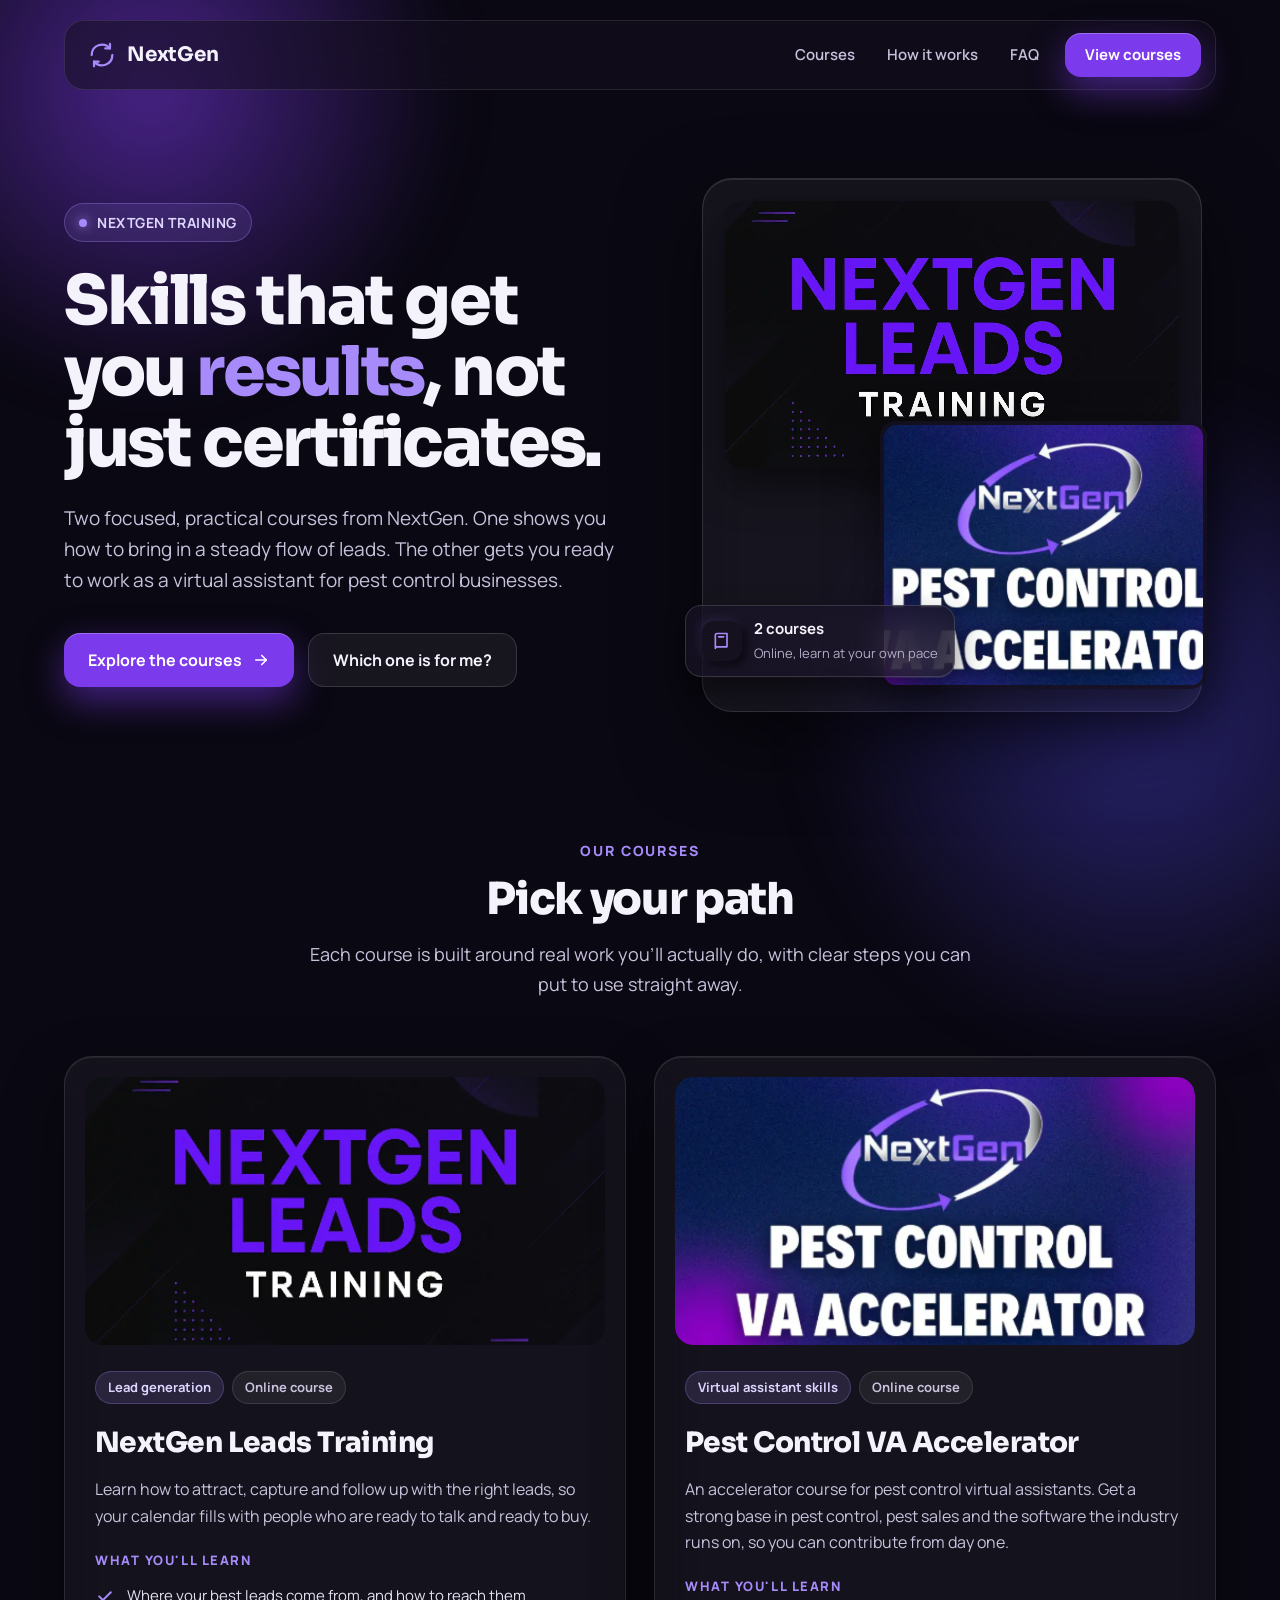
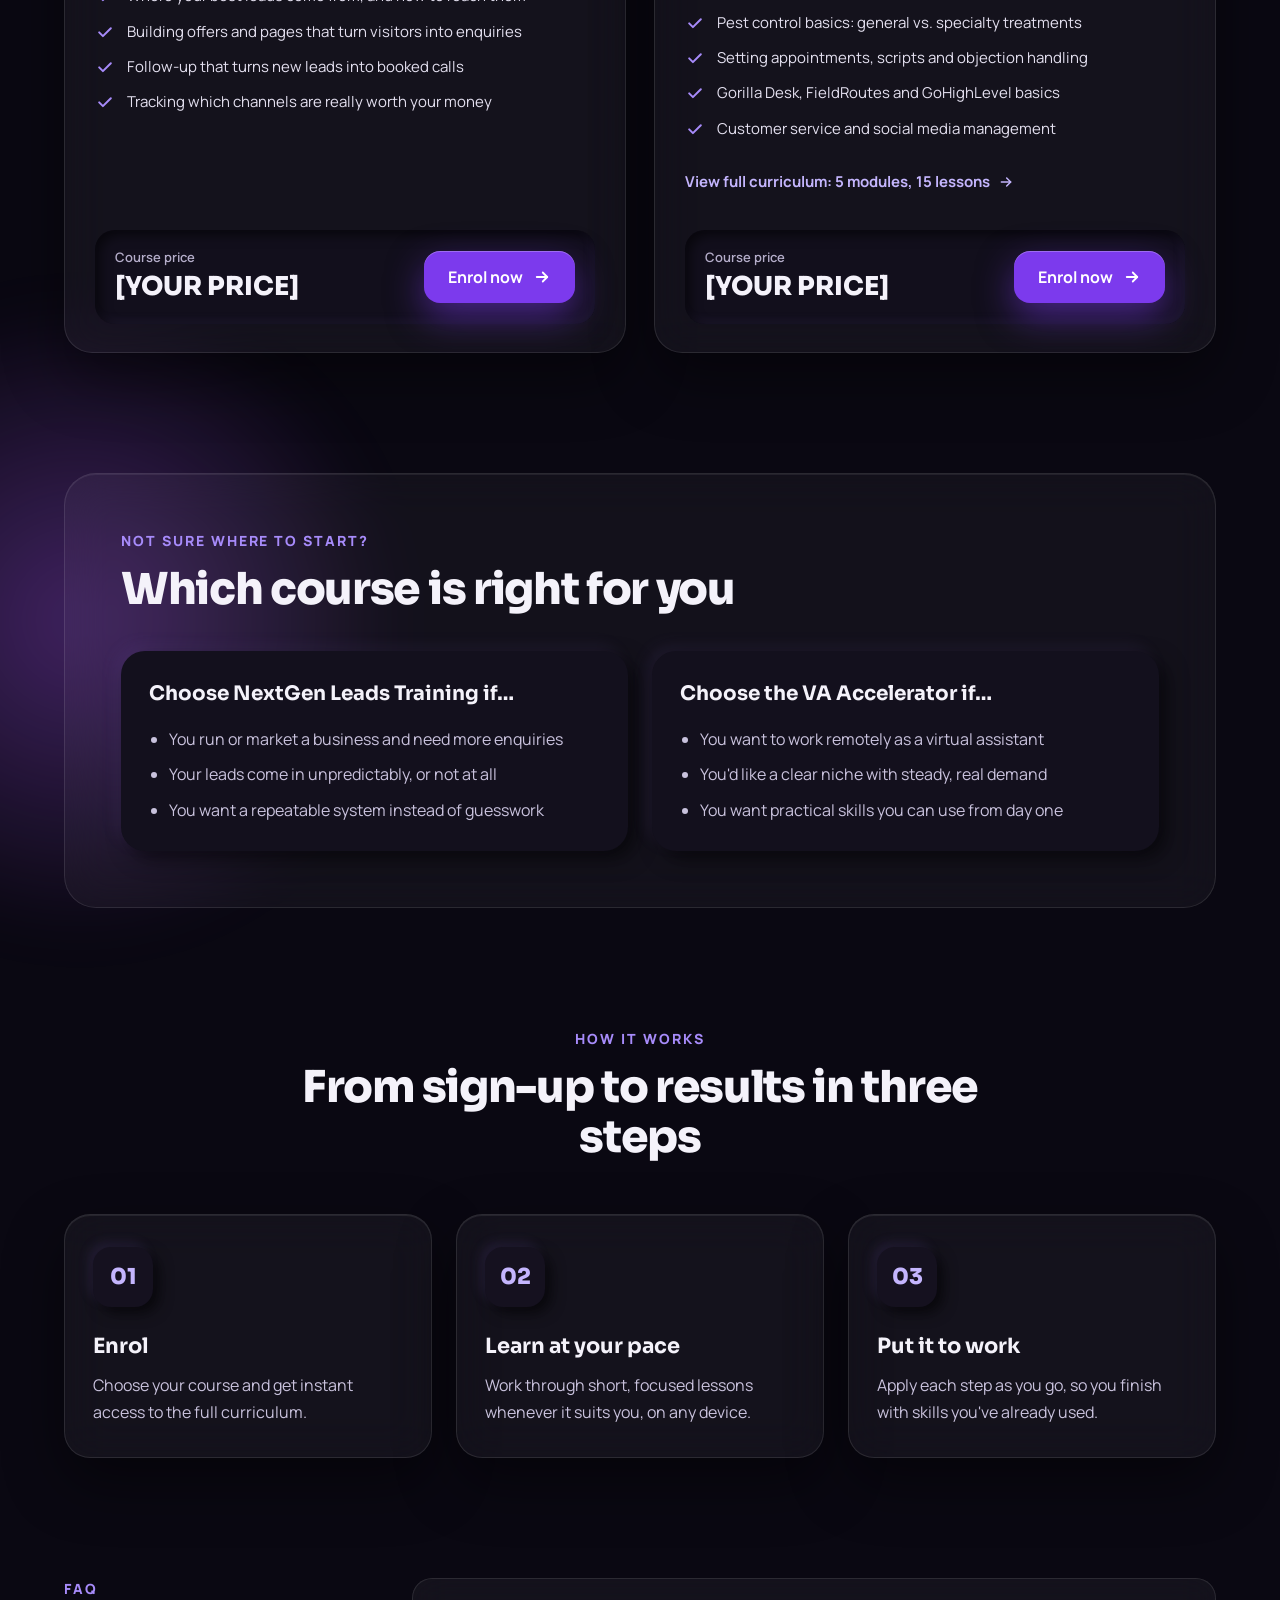
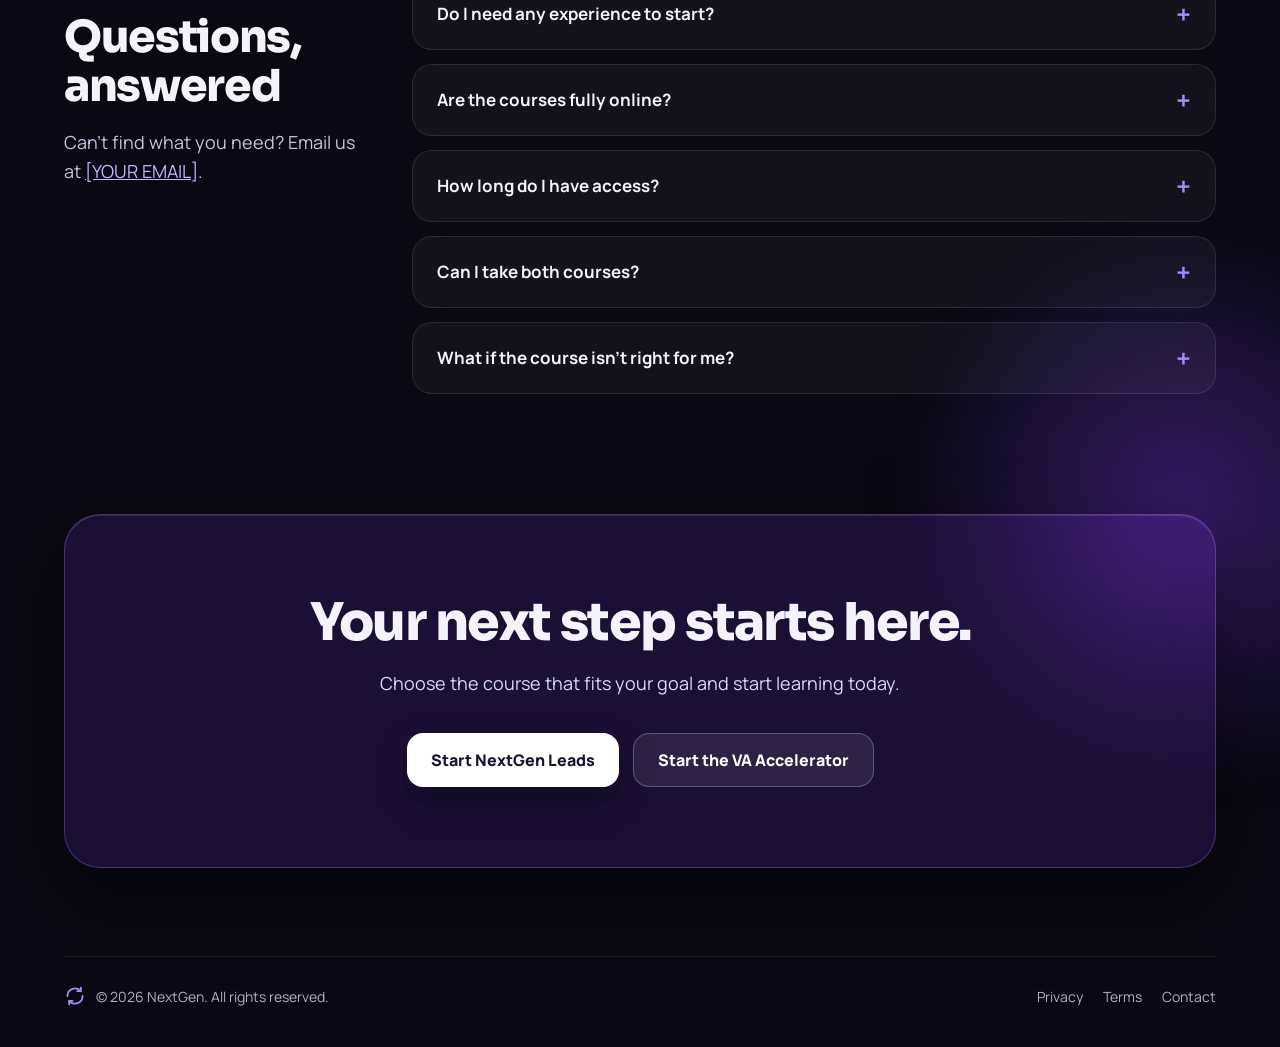
==== index.html @ 13c960de "Add files via upload" ====
<!doctype html>
<html lang="en">
<head>
  <meta charset="utf-8">
  <meta name="viewport" content="width=device-width, initial-scale=1">
  <title>NextGen Courses | Lead Generation &amp; Pest Control VA Training</title>
  <meta name="description" content="Two practical online courses from NextGen: NextGen Leads Training and the Pest Control VA Accelerator.">

  <!-- Social sharing -->
  <meta property="og:title" content="NextGen Courses">
  <meta property="og:description" content="Practical online courses: NextGen Leads Training and the Pest Control VA Accelerator.">
  <meta property="og:image" content="assets/nextgen-leads-training.png">
  <meta property="og:type" content="website">

  <!-- Fonts -->
  <link rel="preconnect" href="https://fonts.googleapis.com">
  <link rel="preconnect" href="https://fonts.gstatic.com" crossorigin>
  <link rel="stylesheet" href="https://fonts.googleapis.com/css2?family=Sora:wght@500;600;700;800&family=Manrope:wght@400;500;600;700;800&display=swap">

  <link rel="stylesheet" href="styles.css">
</head>
<body>

<div class="page">

  <!-- Ambient glows behind the glass -->
  <div class="glow glow--1" aria-hidden="true"></div>
  <div class="glow glow--2" aria-hidden="true"></div>
  <div class="glow glow--3" aria-hidden="true"></div>
  <div class="glow glow--4" aria-hidden="true"></div>

  <!-- ================= HEADER ================= -->
  <header class="site-header">
    <div class="container">
      <nav class="nav" aria-label="Main">
        <a href="#top" class="brand" aria-label="NextGen home">
          <svg aria-hidden="true" width="30" height="30" viewBox="0 0 32 32" fill="none" stroke="#A78BFA" stroke-width="2.4" stroke-linecap="round" stroke-linejoin="round"><path d="M27 16a11 11 0 0 1-19.5 7"/><path d="M5 16a11 11 0 0 1 19.5-7"/><path d="M24.5 4v5h-5"/><path d="M7.5 28v-5h5"/></svg>
          <span class="brand__name">NextGen</span>
        </a>
        <div class="nav__links">
          <a href="#courses" class="nav__link">Courses</a>
          <a href="#how" class="nav__link">How it works</a>
          <a href="#faq" class="nav__link">FAQ</a>
          <a href="#courses" class="btn btn--primary nav__cta">View courses</a>
        </div>
      </nav>
    </div>
  </header>

  <main>
    <div class="container">

      <!-- ================= HERO ================= -->
      <section id="top" class="hero">
        <div class="hero__copy reveal">
          <div class="badge"><span class="badge__dot" aria-hidden="true"></span>NextGen Training</div>
          <h1 class="hero__title">Skills that get you <span>results</span>, not just certificates.</h1>
          <p class="hero__text">Two focused, practical courses from NextGen. One shows you how to bring in a steady flow of leads. The other gets you ready to work as a virtual assistant for pest control businesses.</p>
          <div class="hero__actions">
            <a href="#courses" class="btn btn--primary">
              Explore the courses
              <svg aria-hidden="true" viewBox="0 0 24 24" fill="none" stroke="currentColor" stroke-width="2.2" stroke-linecap="round" stroke-linejoin="round"><path d="M5 12h14"/><path d="M13 6l6 6-6 6"/></svg>
            </a>
            <a href="#compare" class="btn btn--ghost">Which one is for me?</a>
          </div>
        </div>

        <div class="hero__visual reveal">
          <div class="showcase">
            <img class="showcase__main" src="assets/nextgen-leads-training.png" alt="NextGen Leads Training course cover" width="491" height="268">
            <div class="showcase__second-wrap">
              <img class="showcase__second" src="assets/pest-control-va-accelerator.png" alt="Pest Control VA Accelerator course cover" width="491" height="268">
            </div>
            <div class="showcase__chip">
              <div class="icon-tile">
                <svg aria-hidden="true" width="20" height="20" viewBox="0 0 24 24" fill="none" stroke="#A78BFA" stroke-width="2" stroke-linecap="round" stroke-linejoin="round"><path d="M4 19.5V5a2 2 0 0 1 2-2h12v16H6a2 2 0 0 0-2 2"/><path d="M8 7h6"/></svg>
              </div>
              <div>
                <strong>2 courses</strong>
                <small>Online, learn at your own pace</small>
              </div>
            </div>
          </div>
        </div>
      </section>

      <!-- ================= COURSES ================= -->
      <section id="courses" class="courses">
        <div class="section-head--center reveal">
          <div class="eyebrow">Our courses</div>
          <h2 class="section-title">Pick your path</h2>
          <p class="section-intro">Each course is built around real work you'll actually do, with clear steps you can put to use straight away.</p>
        </div>

        <div class="course-grid">

          <!-- Course 1: NextGen Leads Training -->
          <article class="course-card glass reveal" id="course-leads">
            <img class="course-card__img" src="assets/nextgen-leads-training.png" alt="NextGen Leads Training course cover" width="491" height="268" loading="lazy">
            <div class="course-card__body">
              <div class="tags">
                <span class="tag tag--accent">Lead generation</span>
                <span class="tag">Online course</span>
              </div>
              <h3 class="course-card__title">NextGen Leads Training</h3>
              <p class="course-card__desc">Learn how to attract, capture and follow up with the right leads, so your calendar fills with people who are ready to talk and ready to buy.</p>

              <div class="learn-label">What you'll learn</div>
              <ul class="checklist">
                <li><svg aria-hidden="true" viewBox="0 0 24 24" fill="none" stroke="#A78BFA" stroke-width="2.4" stroke-linecap="round" stroke-linejoin="round"><path d="M5 12.5l4.5 4.5L19 7.5"/></svg>Where your best leads come from, and how to reach them</li>
                <li><svg aria-hidden="true" viewBox="0 0 24 24" fill="none" stroke="#A78BFA" stroke-width="2.4" stroke-linecap="round" stroke-linejoin="round"><path d="M5 12.5l4.5 4.5L19 7.5"/></svg>Building offers and pages that turn visitors into enquiries</li>
                <li><svg aria-hidden="true" viewBox="0 0 24 24" fill="none" stroke="#A78BFA" stroke-width="2.4" stroke-linecap="round" stroke-linejoin="round"><path d="M5 12.5l4.5 4.5L19 7.5"/></svg>Follow-up that turns new leads into booked calls</li>
                <li><svg aria-hidden="true" viewBox="0 0 24 24" fill="none" stroke="#A78BFA" stroke-width="2.4" stroke-linecap="round" stroke-linejoin="round"><path d="M5 12.5l4.5 4.5L19 7.5"/></svg>Tracking which channels are really worth your money</li>
              </ul>

              <div class="course-card__spacer"></div>

              <div class="price-box">
                <div>
                  <div class="price-box__label">Course price</div>
                  <div class="price-box__value">[YOUR PRICE]</div>
                </div>
                <!-- TODO: replace # with your checkout link -->
                <a href="#" class="btn btn--primary">
                  Enrol now
                  <svg aria-hidden="true" viewBox="0 0 24 24" fill="none" stroke="currentColor" stroke-width="2.4" stroke-linecap="round" stroke-linejoin="round"><path d="M5 12h14"/><path d="M13 6l6 6-6 6"/></svg>
                </a>
              </div>
            </div>
          </article>

          <!-- Course 2: Pest Control VA Accelerator -->
          <article class="course-card glass reveal" id="course-va">
            <a href="course-pest-control.html" class="course-card__media" aria-label="View the Pest Control VA Accelerator course">
              <img class="course-card__img" src="assets/pest-control-va-accelerator.png" alt="Pest Control VA Accelerator course cover" width="491" height="268" loading="lazy">
            </a>
            <div class="course-card__body">
              <div class="tags">
                <span class="tag tag--accent">Virtual assistant skills</span>
                <span class="tag">Online course</span>
              </div>
              <h3 class="course-card__title"><a href="course-pest-control.html" class="course-card__title-link">Pest Control VA Accelerator</a></h3>
              <p class="course-card__desc">An accelerator course for pest control virtual assistants. Get a strong base in pest control, pest sales and the software the industry runs on, so you can contribute from day one.</p>

              <div class="learn-label">What you'll learn</div>
              <ul class="checklist">
                <li><svg aria-hidden="true" viewBox="0 0 24 24" fill="none" stroke="#A78BFA" stroke-width="2.4" stroke-linecap="round" stroke-linejoin="round"><path d="M5 12.5l4.5 4.5L19 7.5"/></svg>Pest control basics: general vs. specialty treatments</li>
                <li><svg aria-hidden="true" viewBox="0 0 24 24" fill="none" stroke="#A78BFA" stroke-width="2.4" stroke-linecap="round" stroke-linejoin="round"><path d="M5 12.5l4.5 4.5L19 7.5"/></svg>Setting appointments, scripts and objection handling</li>
                <li><svg aria-hidden="true" viewBox="0 0 24 24" fill="none" stroke="#A78BFA" stroke-width="2.4" stroke-linecap="round" stroke-linejoin="round"><path d="M5 12.5l4.5 4.5L19 7.5"/></svg>Gorilla Desk, FieldRoutes and GoHighLevel basics</li>
                <li><svg aria-hidden="true" viewBox="0 0 24 24" fill="none" stroke="#A78BFA" stroke-width="2.4" stroke-linecap="round" stroke-linejoin="round"><path d="M5 12.5l4.5 4.5L19 7.5"/></svg>Customer service and social media management</li>
              </ul>

              <a href="course-pest-control.html" class="view-course">
                View full curriculum: 5 modules, 15 lessons
                <svg aria-hidden="true" viewBox="0 0 24 24" fill="none" stroke="currentColor" stroke-width="2.2" stroke-linecap="round" stroke-linejoin="round"><path d="M5 12h14"/><path d="M13 6l6 6-6 6"/></svg>
              </a>

              <div class="course-card__spacer"></div>

              <div class="price-box">
                <div>
                  <div class="price-box__label">Course price</div>
                  <div class="price-box__value">[YOUR PRICE]</div>
                </div>
                <!-- TODO: replace # with your checkout link -->
                <a href="#" class="btn btn--primary">
                  Enrol now
                  <svg aria-hidden="true" viewBox="0 0 24 24" fill="none" stroke="currentColor" stroke-width="2.4" stroke-linecap="round" stroke-linejoin="round"><path d="M5 12h14"/><path d="M13 6l6 6-6 6"/></svg>
                </a>
              </div>
            </div>
          </article>

        </div>
      </section>

      <!-- ================= WHICH ONE ================= -->
      <section id="compare" class="compare">
        <div class="compare__panel reveal">
          <div style="max-width: 640px">
            <div class="eyebrow">Not sure where to start?</div>
            <h2 class="section-title">Which course is right for you</h2>
          </div>
          <div class="compare__grid">
            <div class="compare__card neu">
              <h3>Choose NextGen Leads Training if…</h3>
              <ul>
                <li>You run or market a business and need more enquiries</li>
                <li>Your leads come in unpredictably, or not at all</li>
                <li>You want a repeatable system instead of guesswork</li>
              </ul>
            </div>
            <div class="compare__card neu">
              <h3>Choose the VA Accelerator if…</h3>
              <ul>
                <li>You want to work remotely as a virtual assistant</li>
                <li>You'd like a clear niche with steady, real demand</li>
                <li>You want practical skills you can use from day one</li>
              </ul>
            </div>
          </div>
        </div>
      </section>

      <!-- ================= HOW IT WORKS ================= -->
      <section id="how" class="steps">
        <div class="section-head--center reveal">
          <div class="eyebrow">How it works</div>
          <h2 class="section-title">From sign-up to results in three steps</h2>
        </div>
        <div class="steps__grid">
          <div class="step glass reveal">
            <div class="step__num">01</div>
            <h3>Enrol</h3>
            <p>Choose your course and get instant access to the full curriculum.</p>
          </div>
          <div class="step glass reveal">
            <div class="step__num">02</div>
            <h3>Learn at your pace</h3>
            <p>Work through short, focused lessons whenever it suits you, on any device.</p>
          </div>
          <div class="step glass reveal">
            <div class="step__num">03</div>
            <h3>Put it to work</h3>
            <p>Apply each step as you go, so you finish with skills you've already used.</p>
          </div>
        </div>
      </section>

      <!-- ================= FAQ ================= -->
      <section id="faq" class="faq">
        <div class="faq__layout">
          <div class="faq__intro reveal">
            <div class="eyebrow">FAQ</div>
            <h2 class="section-title">Questions, answered</h2>
            <p class="section-intro">Can't find what you need? Email us at <a href="mailto:[YOUR EMAIL]">[YOUR EMAIL]</a>.</p>
          </div>
          <div class="faq__list reveal">
            <details class="faq__item">
              <summary>Do I need any experience to start?<span class="faq__icon" aria-hidden="true">+</span></summary>
              <p>No. Both courses start from the basics and build step by step.</p>
            </details>
            <details class="faq__item">
              <summary>Are the courses fully online?<span class="faq__icon" aria-hidden="true">+</span></summary>
              <p>Yes. You can study from anywhere, on your phone, tablet or computer.</p>
            </details>
            <details class="faq__item">
              <summary>How long do I have access?<span class="faq__icon" aria-hidden="true">+</span></summary>
              <p>[YOUR ACCESS PERIOD, e.g. lifetime access, including future updates.]</p>
            </details>
            <details class="faq__item">
              <summary>Can I take both courses?<span class="faq__icon" aria-hidden="true">+</span></summary>
              <p>Absolutely. Each course stands on its own, so you can take them in any order.</p>
            </details>
            <details class="faq__item">
              <summary>What if the course isn't right for me?<span class="faq__icon" aria-hidden="true">+</span></summary>
              <p>[YOUR REFUND POLICY]</p>
            </details>
          </div>
        </div>
      </section>

      <!-- ================= FINAL CTA ================= -->
      <section class="cta">
        <div class="cta__panel reveal">
          <h2 class="cta__title">Your next step starts here.</h2>
          <p class="cta__text">Choose the course that fits your goal and start learning today.</p>
          <div class="cta__actions">
            <a href="#course-leads" class="btn btn--white">Start NextGen Leads</a>
            <a href="#course-va" class="btn btn--outline-light">Start the VA Accelerator</a>
          </div>
        </div>
      </section>

    </div>
  </main>

  <!-- ================= FOOTER ================= -->
  <div class="container">
    <footer class="footer">
      <div class="footer__brand">
        <svg aria-hidden="true" width="22" height="22" viewBox="0 0 32 32" fill="none" stroke="#A78BFA" stroke-width="2.6" stroke-linecap="round" stroke-linejoin="round"><path d="M27 16a11 11 0 0 1-19.5 7"/><path d="M5 16a11 11 0 0 1 19.5-7"/><path d="M24.5 4v5h-5"/><path d="M7.5 28v-5h5"/></svg>
        <span>© <span id="year">2026</span> NextGen. All rights reserved.</span>
      </div>
      <div class="footer__links">
        <a href="#">Privacy</a>
        <a href="#">Terms</a>
        <a href="mailto:[YOUR EMAIL]">Contact</a>
      </div>
    </footer>
  </div>

</div>

<script>
  // Fade sections in as they scroll into view
  (function () {
    var items = document.querySelectorAll('.reveal');
    if (!('IntersectionObserver' in window)) {
      items.forEach(function (el) { el.classList.add('is-visible'); });
      return;
    }
    var io = new IntersectionObserver(function (entries) {
      entries.forEach(function (entry) {
        if (entry.isIntersecting) {
          entry.target.classList.add('is-visible');
          io.unobserve(entry.target);
        }
      });
    }, { threshold: 0.12 });
    items.forEach(function (el) { io.observe(el); });
  })();

  // Keep the footer year current
  document.getElementById('year').textContent = new Date().getFullYear();
</script>

</body>
</html>
---- styles.css ----
/* =========================================================
   NextGen Courses — Landing Page
   Dark glassmorphism + soft neumorphic accents
   ========================================================= */

:root {
  --bg: #0A0812;
  --surface-neu: #13101D;
  --surface-neu-2: #15111F;
  --text: #F4F2FA;
  --text-soft: #E4E0F0;
  --muted: #C9C2DD;
  --muted-2: #B4ADC9;
  --accent: #7C3AED;
  --accent-light: #A78BFA;
  --accent-pale: #DDD6FE;

  --glass-bg: rgba(255, 255, 255, 0.045);
  --glass-border: rgba(255, 255, 255, 0.10);
  --glass-blur: blur(22px);
  --glass-shadow: 0 24px 60px rgba(0, 0, 0, 0.45), inset 0 1px 0 rgba(255, 255, 255, 0.08);

  --neu-raised: 6px 6px 14px rgba(0, 0, 0, 0.6), -5px -5px 12px rgba(140, 110, 220, 0.12);
  --neu-pressed: inset 5px 5px 12px rgba(0, 0, 0, 0.55), inset -4px -4px 10px rgba(140, 110, 220, 0.08);

  --font-display: 'Sora', system-ui, sans-serif;
  --font-body: 'Manrope', system-ui, sans-serif;
  --container: 1200px;
}

*, *::before, *::after { box-sizing: border-box; }

html { scroll-behavior: smooth; }

body {
  margin: 0;
  background: var(--bg);
  color: var(--text);
  font-family: var(--font-body);
  line-height: 1.5;
  -webkit-font-smoothing: antialiased;
  overflow-x: hidden;
}

img { display: block; max-width: 100%; }

a { color: #C4B5FD; }
a:hover { color: #EDE9FE; }

:focus-visible {
  outline: 2px solid var(--accent-light);
  outline-offset: 3px;
  border-radius: 8px;
}

.container {
  position: relative;
  max-width: var(--container);
  margin: 0 auto;
  padding: 0 24px;
}

/* ---------- Ambient glows ---------- */
.page { position: relative; overflow: hidden; min-height: 100vh; }

.glow {
  position: absolute;
  border-radius: 50%;
  filter: blur(30px);
  pointer-events: none;
  z-index: 0;
}
.glow--1 { top: -220px; left: -160px; width: 620px; height: 620px; background: radial-gradient(circle, rgba(124,58,237,.55), rgba(124,58,237,0) 70%); }
.glow--2 { top: 380px; right: -200px; width: 680px; height: 680px; background: radial-gradient(circle, rgba(79,70,229,.45), rgba(79,70,229,0) 70%); }
.glow--3 { top: 1900px; left: -240px; width: 640px; height: 640px; background: radial-gradient(circle, rgba(168,85,247,.35), rgba(168,85,247,0) 70%); }
.glow--4 { bottom: 260px; right: -180px; width: 560px; height: 560px; background: radial-gradient(circle, rgba(124,58,237,.40), rgba(124,58,237,0) 70%); }

/* ---------- Reusable surfaces ---------- */
.glass {
  background: var(--glass-bg);
  border: 1px solid var(--glass-border);
  backdrop-filter: var(--glass-blur);
  -webkit-backdrop-filter: var(--glass-blur);
  box-shadow: var(--glass-shadow);
}

.neu {
  background: var(--surface-neu);
  box-shadow: 8px 8px 20px rgba(0,0,0,.55), -6px -6px 16px rgba(140,110,220,.09);
}

/* ---------- Buttons ---------- */
.btn {
  display: inline-flex;
  align-items: center;
  justify-content: center;
  gap: 10px;
  min-height: 48px;
  padding: 14px 24px;
  border-radius: 16px;
  font-weight: 700;
  font-size: 16px;
  text-decoration: none;
  transition: transform .2s ease, box-shadow .2s ease, background .2s ease;
}
.btn:hover { transform: translateY(-2px); }

.btn--primary {
  background: var(--accent);
  color: #fff;
  box-shadow: 0 14px 36px rgba(124,58,237,.5), inset 0 1px 0 rgba(255,255,255,.25);
}
.btn--primary:hover { color: #fff; box-shadow: 0 18px 44px rgba(124,58,237,.65), inset 0 1px 0 rgba(255,255,255,.25); }

.btn--ghost {
  background: rgba(255,255,255,.06);
  border: 1px solid rgba(255,255,255,.14);
  color: var(--text);
  backdrop-filter: blur(16px);
  -webkit-backdrop-filter: blur(16px);
}
.btn--ghost:hover { color: var(--text); background: rgba(255,255,255,.10); }

.btn--white { background: #fff; color: #1E1033; font-weight: 800; box-shadow: 0 14px 34px rgba(0,0,0,.35); }
.btn--white:hover { color: #1E1033; }

.btn--outline-light { background: rgba(255,255,255,.08); border: 1px solid rgba(255,255,255,.25); color: #fff; font-weight: 800; }
.btn--outline-light:hover { color: #fff; background: rgba(255,255,255,.14); }

.btn svg { width: 18px; height: 18px; }

/* ---------- Header / Nav ---------- */
.site-header {
  position: sticky;
  top: 0;
  z-index: 50;
  padding-top: 20px;
}

.nav {
  display: flex;
  align-items: center;
  justify-content: space-between;
  gap: 16px;
  padding: 12px 14px 12px 22px;
  border-radius: 20px;
  background: rgba(20, 16, 32, 0.55);
  border: 1px solid var(--glass-border);
  backdrop-filter: blur(20px);
  -webkit-backdrop-filter: blur(20px);
}

.brand {
  display: flex;
  align-items: center;
  gap: 10px;
  color: var(--text);
  text-decoration: none;
}
.brand:hover { color: var(--text); }
.brand__name { font-family: var(--font-display); font-weight: 700; font-size: 20px; letter-spacing: -0.01em; }

.nav__links { display: flex; align-items: center; gap: 4px; }
.nav__link {
  padding: 10px 14px;
  color: var(--muted);
  text-decoration: none;
  font-weight: 600;
  font-size: 15px;
  border-radius: 12px;
}
.nav__link:hover { color: var(--text); background: rgba(255,255,255,.05); }
.nav__cta { margin-left: 8px; min-height: 44px; padding: 10px 20px; font-size: 15px; }

/* ---------- Section headings ---------- */
section { position: relative; z-index: 1; }

.eyebrow {
  font-size: 14px;
  font-weight: 800;
  letter-spacing: .14em;
  text-transform: uppercase;
  color: var(--accent-light);
}

.section-title {
  margin: 14px 0 0;
  font-family: var(--font-display);
  font-weight: 800;
  font-size: clamp(30px, 4vw, 44px);
  line-height: 1.12;
  letter-spacing: -0.03em;
}

.section-intro {
  margin: 16px 0 0;
  font-size: 18px;
  line-height: 1.65;
  color: var(--muted);
}

.section-head--center { text-align: center; max-width: 680px; margin: 0 auto; }

/* ---------- Hero ---------- */
.hero {
  display: flex;
  flex-wrap: wrap;
  align-items: center;
  gap: 56px;
  padding: 88px 0 104px;
}

.hero__copy { flex: 1 1 480px; min-width: 0; }

.badge {
  display: inline-flex;
  align-items: center;
  gap: 10px;
  padding: 8px 14px;
  border-radius: 999px;
  background: rgba(167,139,250,.12);
  border: 1px solid rgba(167,139,250,.30);
  font-size: 14px;
  font-weight: 700;
  color: var(--accent-pale);
  letter-spacing: .04em;
  text-transform: uppercase;
}
.badge__dot { width: 8px; height: 8px; border-radius: 50%; background: var(--accent-light); box-shadow: 0 0 12px var(--accent-light); }

.hero__title {
  margin: 24px 0 0;
  font-family: var(--font-display);
  font-weight: 800;
  font-size: clamp(40px, 6vw, 68px);
  line-height: 1.04;
  letter-spacing: -0.035em;
}
.hero__title span { color: var(--accent-light); }

.hero__text { margin: 24px 0 0; max-width: 560px; font-size: 19px; line-height: 1.65; color: var(--muted); }

.hero__actions { display: flex; flex-wrap: wrap; gap: 14px; margin-top: 36px; }

.hero__visual { flex: 1 1 440px; min-width: 0; display: flex; justify-content: center; }

.showcase {
  position: relative;
  width: 100%;
  max-width: 500px;
  padding: 22px;
  border-radius: 30px;
  background: rgba(255,255,255,.05);
  border: 1px solid rgba(255,255,255,.12);
  backdrop-filter: blur(24px);
  -webkit-backdrop-filter: blur(24px);
  box-shadow: 0 30px 80px rgba(0,0,0,.5), inset 0 1px 0 rgba(255,255,255,.10);
}
.showcase__main {
  width: 100%;
  aspect-ratio: 16 / 9;
  object-fit: cover;
  border-radius: 18px;
  box-shadow: 0 16px 40px rgba(0,0,0,.5);
}
.showcase__second-wrap { display: flex; justify-content: flex-end; margin-top: -48px; }
.showcase__second {
  width: 72%;
  aspect-ratio: 16 / 9;
  object-fit: cover;
  border-radius: 16px;
  border: 4px solid rgba(20,16,32,.9);
  box-shadow: 0 20px 50px rgba(0,0,0,.6);
  transform: translateX(28px);
}

.showcase__chip {
  position: absolute;
  left: -18px;
  bottom: 34px;
  display: flex;
  align-items: center;
  gap: 12px;
  padding: 12px 16px;
  border-radius: 16px;
  background: rgba(24,19,38,.75);
  border: 1px solid rgba(255,255,255,.14);
  backdrop-filter: blur(18px);
  -webkit-backdrop-filter: blur(18px);
  box-shadow: 0 14px 30px rgba(0,0,0,.45);
}
.showcase__chip strong { display: block; font-size: 15px; }
.showcase__chip small { font-size: 13px; color: var(--muted-2); }

.icon-tile {
  width: 40px;
  height: 40px;
  border-radius: 12px;
  display: flex;
  align-items: center;
  justify-content: center;
  background: var(--surface-neu-2);
  box-shadow: 4px 4px 10px rgba(0,0,0,.6), -3px -3px 8px rgba(140,110,220,.14);
}

/* ---------- Courses ---------- */
.courses { padding: 24px 0 96px; }

.course-grid {
  display: grid;
  grid-template-columns: repeat(auto-fit, minmax(min(100%, 460px), 1fr));
  gap: 28px;
  margin-top: 56px;
}

.course-card {
  display: flex;
  flex-direction: column;
  padding: 20px;
  border-radius: 28px;
  transition: transform .3s ease, border-color .3s ease;
}
.course-card:hover { transform: translateY(-6px); border-color: rgba(167,139,250,.35); }

.course-card__img { width: 100%; aspect-ratio: 16 / 9; object-fit: cover; border-radius: 18px; }

.course-card__body { display: flex; flex-direction: column; flex-grow: 1; padding: 26px 10px 8px; }

.tags { display: flex; flex-wrap: wrap; gap: 8px; }
.tag {
  padding: 6px 12px;
  border-radius: 999px;
  font-size: 13px;
  font-weight: 700;
  background: rgba(255,255,255,.06);
  border: 1px solid rgba(255,255,255,.12);
  color: var(--muted);
}
.tag--accent { background: rgba(167,139,250,.14); border-color: rgba(167,139,250,.28); color: var(--accent-pale); }

.course-card__title {
  margin: 18px 0 0;
  font-family: var(--font-display);
  font-weight: 800;
  font-size: 28px;
  letter-spacing: -0.02em;
}
.course-card__desc { margin: 12px 0 0; font-size: 16px; line-height: 1.65; color: var(--muted); }

.learn-label {
  margin-top: 22px;
  font-size: 13px;
  font-weight: 800;
  letter-spacing: .12em;
  text-transform: uppercase;
  color: var(--accent-light);
}

.checklist { list-style: none; margin: 14px 0 0; padding: 0; display: flex; flex-direction: column; gap: 12px; }
.checklist li { display: flex; gap: 12px; align-items: flex-start; font-size: 15px; line-height: 1.55; color: var(--text-soft); }
.checklist svg { flex-shrink: 0; width: 20px; height: 20px; margin-top: 2px; }

.course-card__spacer { flex-grow: 1; min-height: 26px; }

.price-box {
  display: flex;
  flex-wrap: wrap;
  align-items: center;
  justify-content: space-between;
  gap: 16px;
  padding: 18px 20px;
  border-radius: 20px;
  background: #120F1C;
  box-shadow: var(--neu-pressed);
}
.price-box__label { font-size: 13px; color: var(--muted-2); font-weight: 600; }
.price-box__value { font-family: var(--font-display); font-weight: 800; font-size: 26px; }

/* ---------- Compare ---------- */
.compare { padding: 24px 0 96px; }
.compare__panel {
  padding: clamp(28px, 5vw, 56px);
  border-radius: 32px;
  background: rgba(255,255,255,.04);
  border: 1px solid var(--glass-border);
  backdrop-filter: var(--glass-blur);
  -webkit-backdrop-filter: var(--glass-blur);
  box-shadow: inset 0 1px 0 rgba(255,255,255,.07);
}
.compare__grid {
  display: grid;
  grid-template-columns: repeat(auto-fit, minmax(min(100%, 340px), 1fr));
  gap: 24px;
  margin-top: 36px;
}
.compare__card { padding: 28px; border-radius: 24px; }
.compare__card h3 { margin: 0; font-family: var(--font-display); font-weight: 700; font-size: 20px; }
.compare__card ul { margin: 18px 0 0; padding-left: 20px; display: flex; flex-direction: column; gap: 10px; font-size: 16px; line-height: 1.6; color: var(--muted); }

/* ---------- Steps ---------- */
.steps { padding: 24px 0 96px; }
.steps__grid {
  display: grid;
  grid-template-columns: repeat(auto-fit, minmax(min(100%, 280px), 1fr));
  gap: 24px;
  margin-top: 52px;
}
.step { padding: 32px 28px; border-radius: 26px; }
.step__num {
  width: 60px;
  height: 60px;
  border-radius: 18px;
  display: flex;
  align-items: center;
  justify-content: center;
  background: var(--surface-neu-2);
  box-shadow: var(--neu-raised);
  font-family: var(--font-display);
  font-weight: 800;
  font-size: 22px;
  color: #C4B5FD;
}
.step h3 { margin: 24px 0 0; font-family: var(--font-display); font-weight: 700; font-size: 21px; }
.step p { margin: 10px 0 0; font-size: 16px; line-height: 1.65; color: var(--muted); }

/* ---------- FAQ ---------- */
.faq { padding: 24px 0 96px; }
.faq__layout { display: flex; flex-wrap: wrap; gap: 48px; }
.faq__intro { flex: 1 1 300px; min-width: 0; }
.faq__list { flex: 999 1 520px; min-width: 0; display: flex; flex-direction: column; gap: 14px; }

.faq__item {
  border-radius: 20px;
  background: var(--glass-bg);
  border: 1px solid var(--glass-border);
  backdrop-filter: blur(18px);
  -webkit-backdrop-filter: blur(18px);
  transition: border-color .2s ease;
}
.faq__item[open] { border-color: rgba(167,139,250,.35); }

.faq__item summary {
  list-style: none;
  cursor: pointer;
  display: flex;
  align-items: center;
  justify-content: space-between;
  gap: 16px;
  padding: 22px 24px;
  font-weight: 700;
  font-size: 17px;
}
.faq__item summary::-webkit-details-marker { display: none; }

.faq__icon { flex-shrink: 0; font-size: 26px; line-height: 1; color: var(--accent-light); transition: transform .2s ease; }
.faq__item[open] .faq__icon { transform: rotate(45deg); }

.faq__item p { margin: 0; padding: 0 24px 22px; font-size: 16px; line-height: 1.65; color: var(--muted); }

/* ---------- Final CTA ---------- */
.cta { padding: 24px 0 88px; }
.cta__panel {
  text-align: center;
  padding: clamp(40px, 7vw, 80px) clamp(24px, 5vw, 64px);
  border-radius: 36px;
  background: rgba(124,58,237,.16);
  border: 1px solid rgba(167,139,250,.30);
  backdrop-filter: blur(24px);
  -webkit-backdrop-filter: blur(24px);
  box-shadow: 0 30px 80px rgba(0,0,0,.45), inset 0 1px 0 rgba(255,255,255,.12);
}
.cta__title {
  margin: 0 auto;
  max-width: 720px;
  font-family: var(--font-display);
  font-weight: 800;
  font-size: clamp(32px, 4.6vw, 52px);
  line-height: 1.08;
  letter-spacing: -0.03em;
}
.cta__text { margin: 18px auto 0; max-width: 560px; font-size: 18px; line-height: 1.65; color: var(--accent-pale); }
.cta__actions { display: flex; flex-wrap: wrap; justify-content: center; gap: 14px; margin-top: 34px; }

/* ---------- Footer ---------- */
.footer {
  position: relative;
  z-index: 1;
  display: flex;
  flex-wrap: wrap;
  align-items: center;
  justify-content: space-between;
  gap: 16px;
  padding: 28px 0 40px;
  border-top: 1px solid rgba(255,255,255,.08);
  font-size: 14px;
  color: var(--muted-2);
}
.footer__brand { display: flex; align-items: center; gap: 10px; }
.footer__links { display: flex; flex-wrap: wrap; gap: 20px; }
.footer__links a { color: var(--muted-2); text-decoration: none; }
.footer__links a:hover { color: var(--text); }

/* ---------- Scroll reveal ---------- */
.reveal { opacity: 0; transform: translateY(24px); transition: opacity .7s ease, transform .7s ease; }
.reveal.is-visible { opacity: 1; transform: none; }

/* ---------- Responsive ---------- */
@media (max-width: 760px) {
  .nav__link { display: none; }
  .nav__cta { margin-left: 0; }
  .hero { padding: 56px 0 72px; gap: 40px; }
  .hero__text { font-size: 17px; }
  .showcase__chip { left: 10px; bottom: 14px; }
  .showcase__second { transform: none; }
  .course-card__title { font-size: 24px; }
  .price-box .btn { width: 100%; }
}

@media (prefers-reduced-motion: reduce) {
  html { scroll-behavior: auto; }
  .reveal { opacity: 1; transform: none; transition: none; }
  .btn, .course-card, .faq__icon { transition: none; }
}

/* Links from course cards to course pages */
.course-card__media { display: block; border-radius: 18px; overflow: hidden; }
.course-card__media .course-card__img { transition: transform .4s ease; }
.course-card__media:hover .course-card__img { transform: scale(1.03); }
.course-card__title-link { color: inherit; text-decoration: none; }
.course-card__title-link:hover { color: var(--accent-light); }
.view-course {
  display: inline-flex; align-items: center; gap: 8px;
  margin-top: 20px; min-height: 44px;
  font-weight: 700; font-size: 15px; color: #C4B5FD; text-decoration: none;
}
.view-course svg { width: 16px; height: 16px; transition: transform .2s ease; }
.view-course:hover svg { transform: translateX(3px); }
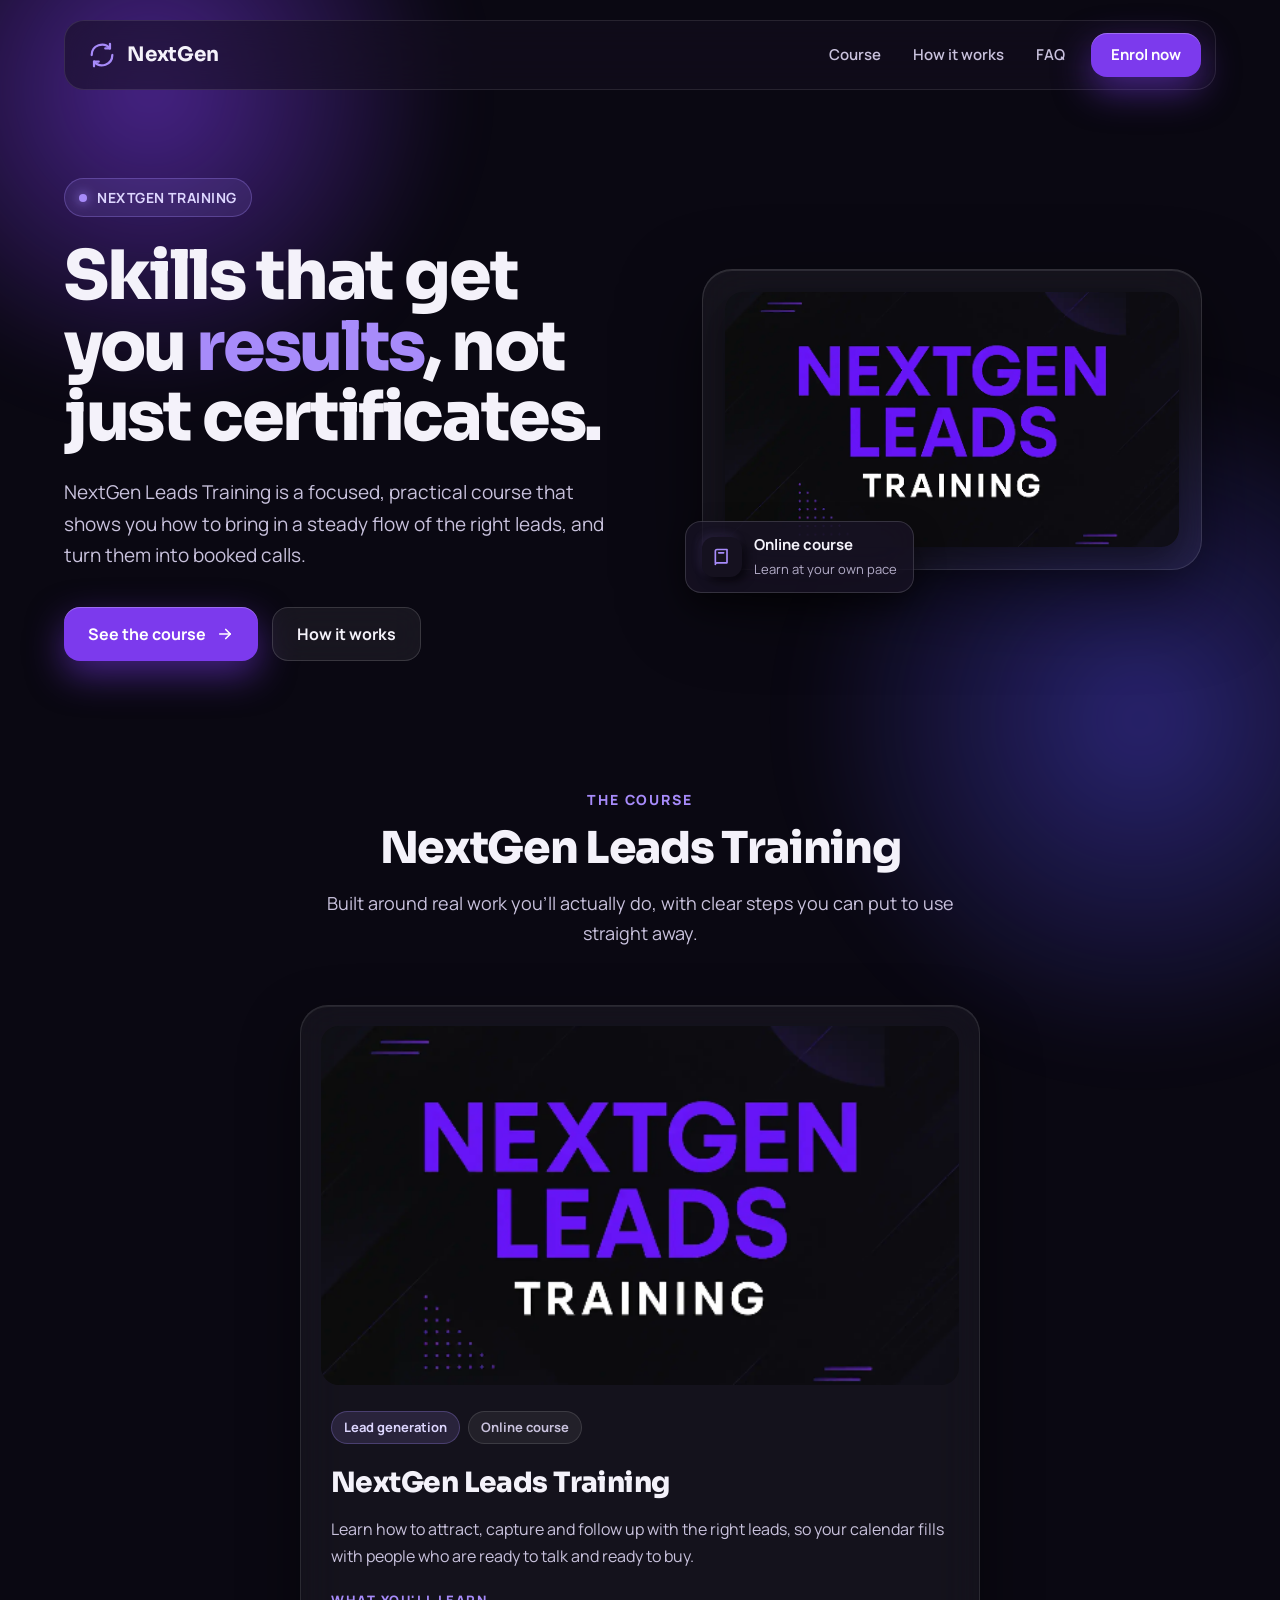
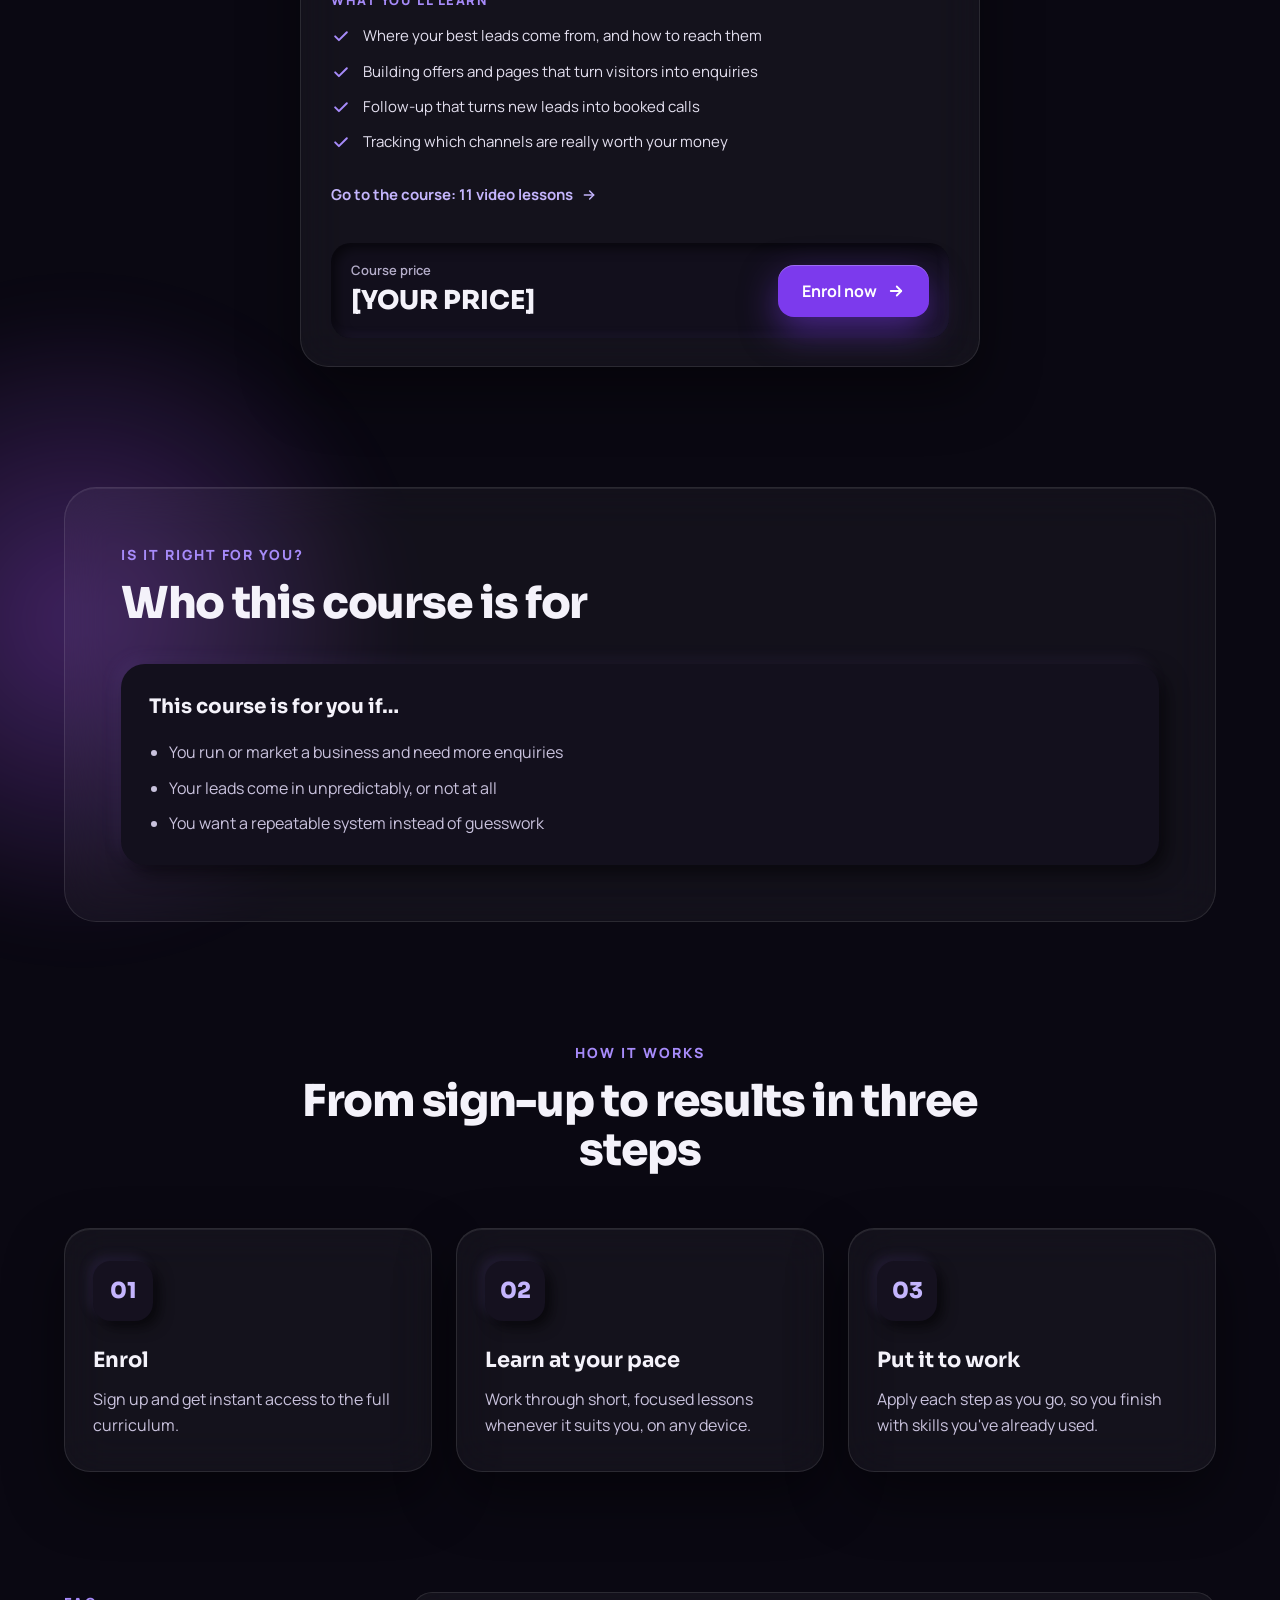
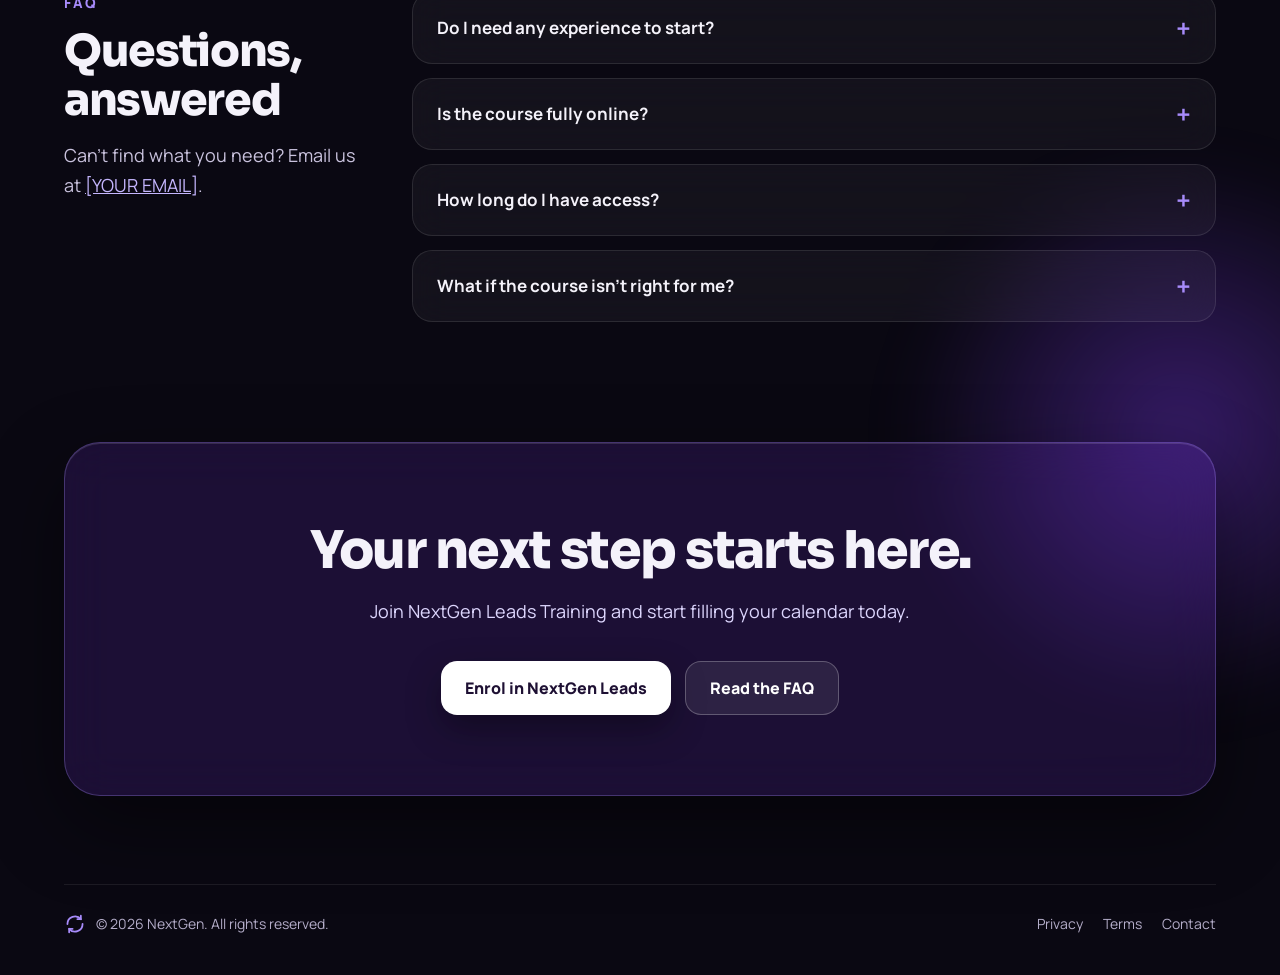
==== commit 26ffc282: "Add files via upload" ====
--- a/index.html
+++ b/index.html
@@ -3,12 +3,12 @@
 <head>
   <meta charset="utf-8">
   <meta name="viewport" content="width=device-width, initial-scale=1">
-  <title>NextGen Courses | Lead Generation &amp; Pest Control VA Training</title>
-  <meta name="description" content="Two practical online courses from NextGen: NextGen Leads Training and the Pest Control VA Accelerator.">
+  <title>NextGen Leads Training | Lead Generation Course</title>
+  <meta name="description" content="NextGen Leads Training: a practical online course on attracting, capturing and following up with the right leads.">
 
   <!-- Social sharing -->
-  <meta property="og:title" content="NextGen Courses">
-  <meta property="og:description" content="Practical online courses: NextGen Leads Training and the Pest Control VA Accelerator.">
+  <meta property="og:title" content="NextGen Leads Training">
+  <meta property="og:description" content="A practical online course on attracting, capturing and following up with the right leads.">
   <meta property="og:image" content="assets/nextgen-leads-training.png">
   <meta property="og:type" content="website">
 
@@ -38,10 +38,10 @@
           <span class="brand__name">NextGen</span>
         </a>
         <div class="nav__links">
-          <a href="#courses" class="nav__link">Courses</a>
+          <a href="#course" class="nav__link">Course</a>
           <a href="#how" class="nav__link">How it works</a>
           <a href="#faq" class="nav__link">FAQ</a>
-          <a href="#courses" class="btn btn--primary nav__cta">View courses</a>
+          <a href="#course" class="btn btn--primary nav__cta">Enrol now</a>
         </div>
       </nav>
     </div>
@@ -55,46 +55,42 @@
         <div class="hero__copy reveal">
           <div class="badge"><span class="badge__dot" aria-hidden="true"></span>NextGen Training</div>
           <h1 class="hero__title">Skills that get you <span>results</span>, not just certificates.</h1>
-          <p class="hero__text">Two focused, practical courses from NextGen. One shows you how to bring in a steady flow of leads. The other gets you ready to work as a virtual assistant for pest control businesses.</p>
+          <p class="hero__text">NextGen Leads Training is a focused, practical course that shows you how to bring in a steady flow of the right leads, and turn them into booked calls.</p>
           <div class="hero__actions">
-            <a href="#courses" class="btn btn--primary">
-              Explore the courses
+            <a href="#course" class="btn btn--primary">
+              See the course
               <svg aria-hidden="true" viewBox="0 0 24 24" fill="none" stroke="currentColor" stroke-width="2.2" stroke-linecap="round" stroke-linejoin="round"><path d="M5 12h14"/><path d="M13 6l6 6-6 6"/></svg>
             </a>
-            <a href="#compare" class="btn btn--ghost">Which one is for me?</a>
+            <a href="#how" class="btn btn--ghost">How it works</a>
           </div>
         </div>
 
         <div class="hero__visual reveal">
-          <div class="showcase">
+          <div class="showcase showcase--single">
             <img class="showcase__main" src="assets/nextgen-leads-training.png" alt="NextGen Leads Training course cover" width="491" height="268">
-            <div class="showcase__second-wrap">
-              <img class="showcase__second" src="assets/pest-control-va-accelerator.png" alt="Pest Control VA Accelerator course cover" width="491" height="268">
-            </div>
             <div class="showcase__chip">
               <div class="icon-tile">
                 <svg aria-hidden="true" width="20" height="20" viewBox="0 0 24 24" fill="none" stroke="#A78BFA" stroke-width="2" stroke-linecap="round" stroke-linejoin="round"><path d="M4 19.5V5a2 2 0 0 1 2-2h12v16H6a2 2 0 0 0-2 2"/><path d="M8 7h6"/></svg>
               </div>
               <div>
-                <strong>2 courses</strong>
-                <small>Online, learn at your own pace</small>
+                <strong>Online course</strong>
+                <small>Learn at your own pace</small>
               </div>
             </div>
           </div>
         </div>
       </section>
 
-      <!-- ================= COURSES ================= -->
-      <section id="courses" class="courses">
+      <!-- ================= COURSE ================= -->
+      <section id="course" class="courses">
         <div class="section-head--center reveal">
-          <div class="eyebrow">Our courses</div>
-          <h2 class="section-title">Pick your path</h2>
-          <p class="section-intro">Each course is built around real work you'll actually do, with clear steps you can put to use straight away.</p>
-        </div>
-
-        <div class="course-grid">
-
-          <!-- Course 1: NextGen Leads Training -->
+          <div class="eyebrow">The course</div>
+          <h2 class="section-title">NextGen Leads Training</h2>
+          <p class="section-intro">Built around real work you'll actually do, with clear steps you can put to use straight away.</p>
+        </div>
+
+        <div class="course-grid course-grid--single">
+
           <article class="course-card glass reveal" id="course-leads">
             <img class="course-card__img" src="assets/nextgen-leads-training.png" alt="NextGen Leads Training course cover" width="491" height="268" loading="lazy">
             <div class="course-card__body">
@@ -112,6 +108,11 @@
                 <li><svg aria-hidden="true" viewBox="0 0 24 24" fill="none" stroke="#A78BFA" stroke-width="2.4" stroke-linecap="round" stroke-linejoin="round"><path d="M5 12.5l4.5 4.5L19 7.5"/></svg>Follow-up that turns new leads into booked calls</li>
                 <li><svg aria-hidden="true" viewBox="0 0 24 24" fill="none" stroke="#A78BFA" stroke-width="2.4" stroke-linecap="round" stroke-linejoin="round"><path d="M5 12.5l4.5 4.5L19 7.5"/></svg>Tracking which channels are really worth your money</li>
               </ul>
+
+              <a href="course.html" class="view-course">
+                Go to the course: 11 video lessons
+                <svg aria-hidden="true" viewBox="0 0 24 24" fill="none" stroke="currentColor" stroke-width="2.2" stroke-linecap="round" stroke-linejoin="round"><path d="M5 12h14"/><path d="M13 6l6 6-6 6"/></svg>
+              </a>
 
               <div class="course-card__spacer"></div>
 
@@ -129,75 +130,25 @@
             </div>
           </article>
 
-          <!-- Course 2: Pest Control VA Accelerator -->
-          <article class="course-card glass reveal" id="course-va">
-            <a href="course-pest-control.html" class="course-card__media" aria-label="View the Pest Control VA Accelerator course">
-              <img class="course-card__img" src="assets/pest-control-va-accelerator.png" alt="Pest Control VA Accelerator course cover" width="491" height="268" loading="lazy">
-            </a>
-            <div class="course-card__body">
-              <div class="tags">
-                <span class="tag tag--accent">Virtual assistant skills</span>
-                <span class="tag">Online course</span>
-              </div>
-              <h3 class="course-card__title"><a href="course-pest-control.html" class="course-card__title-link">Pest Control VA Accelerator</a></h3>
-              <p class="course-card__desc">An accelerator course for pest control virtual assistants. Get a strong base in pest control, pest sales and the software the industry runs on, so you can contribute from day one.</p>
-
-              <div class="learn-label">What you'll learn</div>
-              <ul class="checklist">
-                <li><svg aria-hidden="true" viewBox="0 0 24 24" fill="none" stroke="#A78BFA" stroke-width="2.4" stroke-linecap="round" stroke-linejoin="round"><path d="M5 12.5l4.5 4.5L19 7.5"/></svg>Pest control basics: general vs. specialty treatments</li>
-                <li><svg aria-hidden="true" viewBox="0 0 24 24" fill="none" stroke="#A78BFA" stroke-width="2.4" stroke-linecap="round" stroke-linejoin="round"><path d="M5 12.5l4.5 4.5L19 7.5"/></svg>Setting appointments, scripts and objection handling</li>
-                <li><svg aria-hidden="true" viewBox="0 0 24 24" fill="none" stroke="#A78BFA" stroke-width="2.4" stroke-linecap="round" stroke-linejoin="round"><path d="M5 12.5l4.5 4.5L19 7.5"/></svg>Gorilla Desk, FieldRoutes and GoHighLevel basics</li>
-                <li><svg aria-hidden="true" viewBox="0 0 24 24" fill="none" stroke="#A78BFA" stroke-width="2.4" stroke-linecap="round" stroke-linejoin="round"><path d="M5 12.5l4.5 4.5L19 7.5"/></svg>Customer service and social media management</li>
-              </ul>
-
-              <a href="course-pest-control.html" class="view-course">
-                View full curriculum: 5 modules, 15 lessons
-                <svg aria-hidden="true" viewBox="0 0 24 24" fill="none" stroke="currentColor" stroke-width="2.2" stroke-linecap="round" stroke-linejoin="round"><path d="M5 12h14"/><path d="M13 6l6 6-6 6"/></svg>
-              </a>
-
-              <div class="course-card__spacer"></div>
-
-              <div class="price-box">
-                <div>
-                  <div class="price-box__label">Course price</div>
-                  <div class="price-box__value">[YOUR PRICE]</div>
-                </div>
-                <!-- TODO: replace # with your checkout link -->
-                <a href="#" class="btn btn--primary">
-                  Enrol now
-                  <svg aria-hidden="true" viewBox="0 0 24 24" fill="none" stroke="currentColor" stroke-width="2.4" stroke-linecap="round" stroke-linejoin="round"><path d="M5 12h14"/><path d="M13 6l6 6-6 6"/></svg>
-                </a>
-              </div>
-            </div>
-          </article>
-
-        </div>
-      </section>
-
-      <!-- ================= WHICH ONE ================= -->
-      <section id="compare" class="compare">
+        </div>
+      </section>
+
+      <!-- ================= WHO IT'S FOR ================= -->
+      <section id="fit" class="compare">
         <div class="compare__panel reveal">
           <div style="max-width: 640px">
-            <div class="eyebrow">Not sure where to start?</div>
-            <h2 class="section-title">Which course is right for you</h2>
+            <div class="eyebrow">Is it right for you?</div>
+            <h2 class="section-title">Who this course is for</h2>
           </div>
           <div class="compare__grid">
             <div class="compare__card neu">
-              <h3>Choose NextGen Leads Training if…</h3>
+              <h3>This course is for you if…</h3>
               <ul>
                 <li>You run or market a business and need more enquiries</li>
                 <li>Your leads come in unpredictably, or not at all</li>
                 <li>You want a repeatable system instead of guesswork</li>
               </ul>
             </div>
-            <div class="compare__card neu">
-              <h3>Choose the VA Accelerator if…</h3>
-              <ul>
-                <li>You want to work remotely as a virtual assistant</li>
-                <li>You'd like a clear niche with steady, real demand</li>
-                <li>You want practical skills you can use from day one</li>
-              </ul>
-            </div>
           </div>
         </div>
       </section>
@@ -212,7 +163,7 @@
           <div class="step glass reveal">
             <div class="step__num">01</div>
             <h3>Enrol</h3>
-            <p>Choose your course and get instant access to the full curriculum.</p>
+            <p>Sign up and get instant access to the full curriculum.</p>
           </div>
           <div class="step glass reveal">
             <div class="step__num">02</div>
@@ -238,19 +189,15 @@
           <div class="faq__list reveal">
             <details class="faq__item">
               <summary>Do I need any experience to start?<span class="faq__icon" aria-hidden="true">+</span></summary>
-              <p>No. Both courses start from the basics and build step by step.</p>
-            </details>
-            <details class="faq__item">
-              <summary>Are the courses fully online?<span class="faq__icon" aria-hidden="true">+</span></summary>
+              <p>No. The course starts from the basics and builds step by step.</p>
+            </details>
+            <details class="faq__item">
+              <summary>Is the course fully online?<span class="faq__icon" aria-hidden="true">+</span></summary>
               <p>Yes. You can study from anywhere, on your phone, tablet or computer.</p>
             </details>
             <details class="faq__item">
               <summary>How long do I have access?<span class="faq__icon" aria-hidden="true">+</span></summary>
               <p>[YOUR ACCESS PERIOD, e.g. lifetime access, including future updates.]</p>
-            </details>
-            <details class="faq__item">
-              <summary>Can I take both courses?<span class="faq__icon" aria-hidden="true">+</span></summary>
-              <p>Absolutely. Each course stands on its own, so you can take them in any order.</p>
             </details>
             <details class="faq__item">
               <summary>What if the course isn't right for me?<span class="faq__icon" aria-hidden="true">+</span></summary>
@@ -264,10 +211,10 @@
       <section class="cta">
         <div class="cta__panel reveal">
           <h2 class="cta__title">Your next step starts here.</h2>
-          <p class="cta__text">Choose the course that fits your goal and start learning today.</p>
+          <p class="cta__text">Join NextGen Leads Training and start filling your calendar today.</p>
           <div class="cta__actions">
-            <a href="#course-leads" class="btn btn--white">Start NextGen Leads</a>
-            <a href="#course-va" class="btn btn--outline-light">Start the VA Accelerator</a>
+            <a href="#course" class="btn btn--white">Enrol in NextGen Leads</a>
+            <a href="#faq" class="btn btn--outline-light">Read the FAQ</a>
           </div>
         </div>
       </section>
--- a/styles.css
+++ b/styles.css
@@ -535,3 +535,10 @@
 }
 .view-course svg { width: 16px; height: 16px; transition: transform .2s ease; }
 .view-course:hover svg { transform: translateX(3px); }
+
+/* Single-course layout */
+.course-grid--single { grid-template-columns: minmax(0, 680px); justify-content: center; }
+.showcase--single .showcase__chip { bottom: -24px; }
+@media (max-width: 760px) { .showcase--single .showcase__chip { bottom: -20px; } }
+/* Keep covers at their real shape on small screens (the img height attribute was forcing 268px) */
+.showcase__main, .course-card__img { height: auto; }
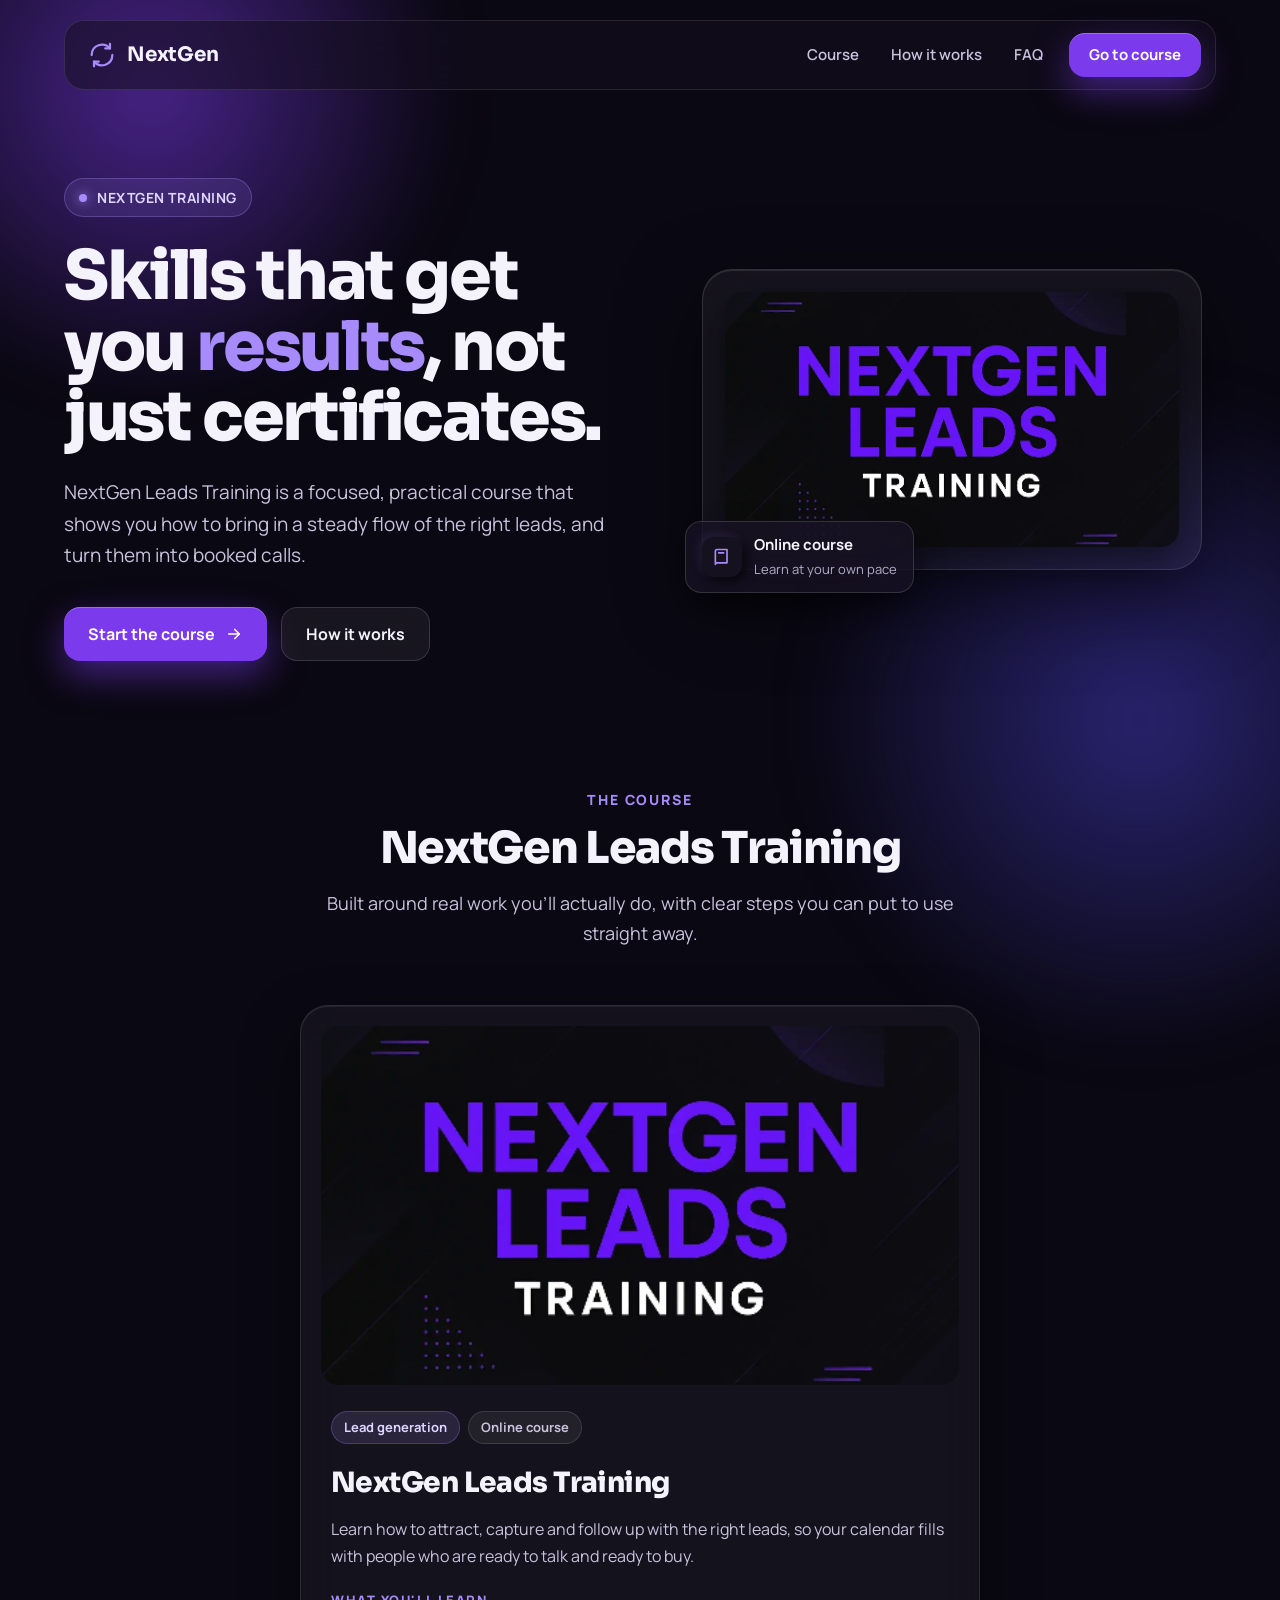
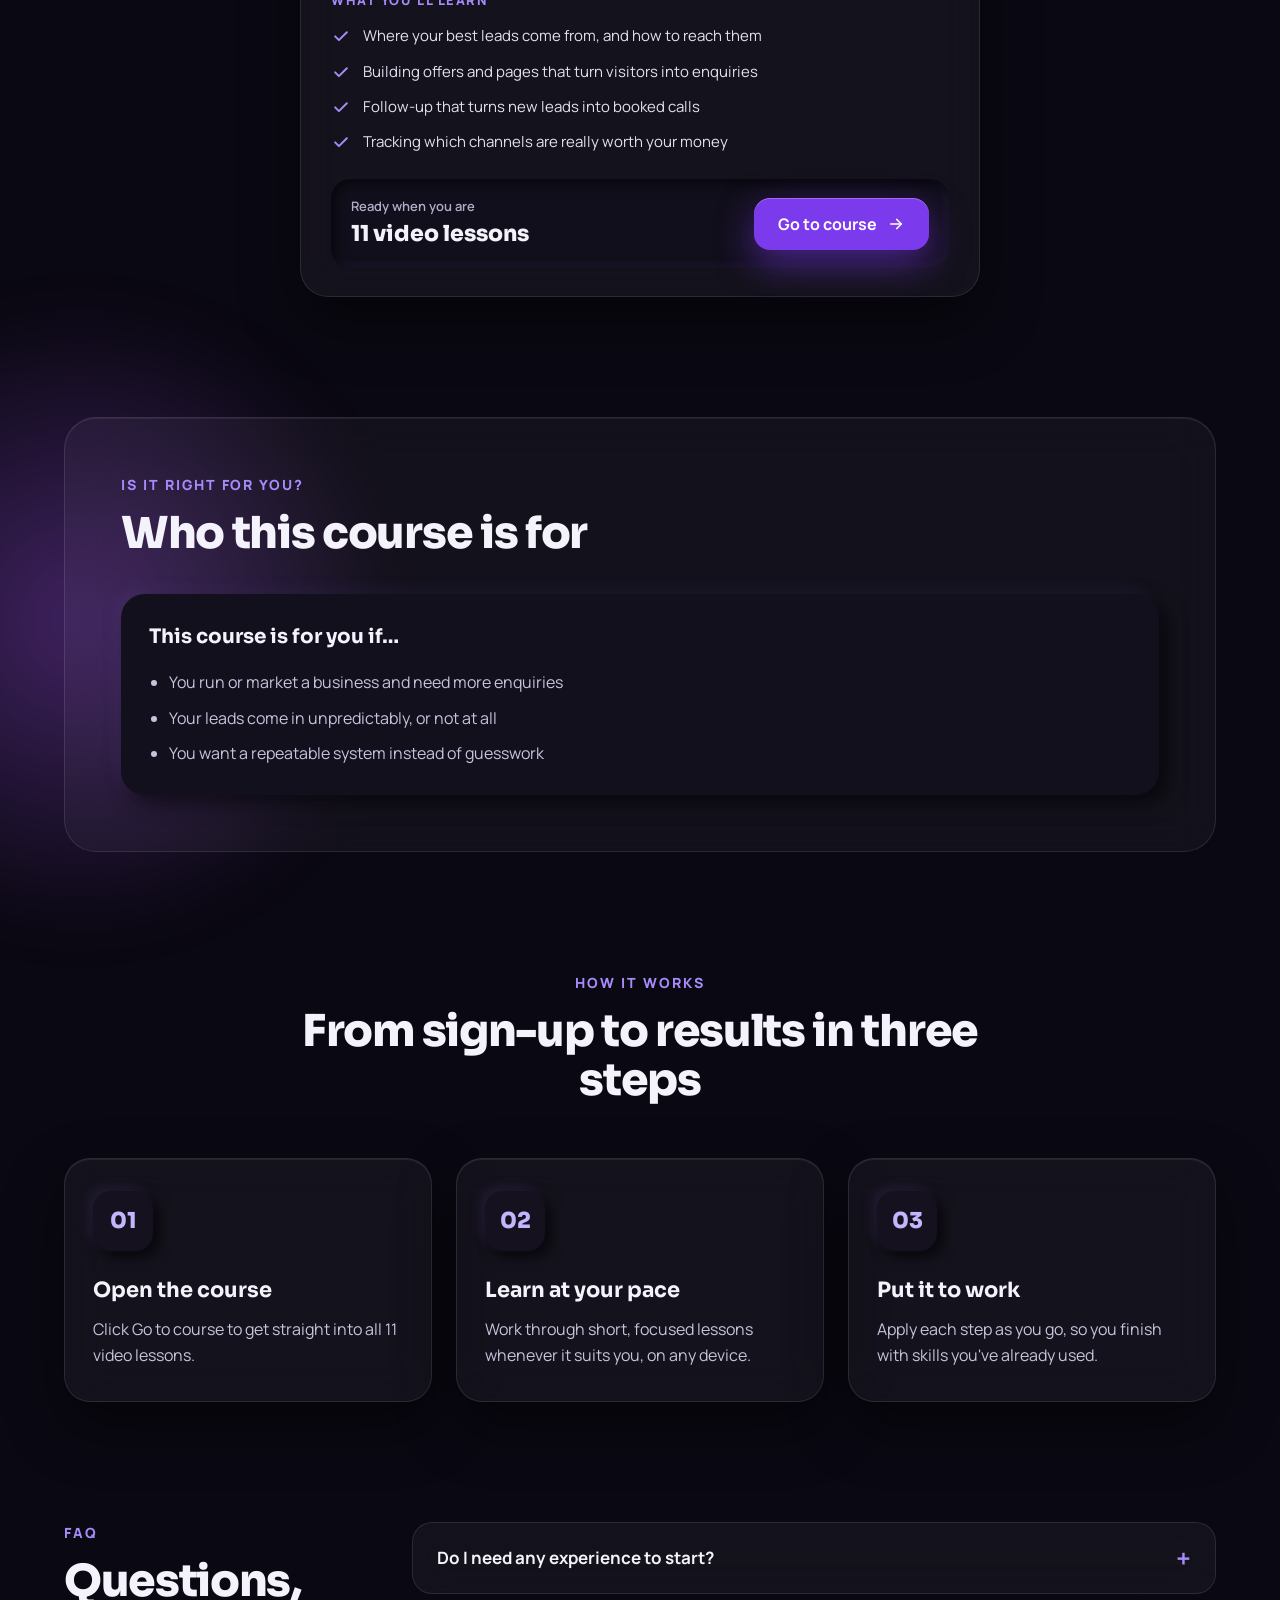
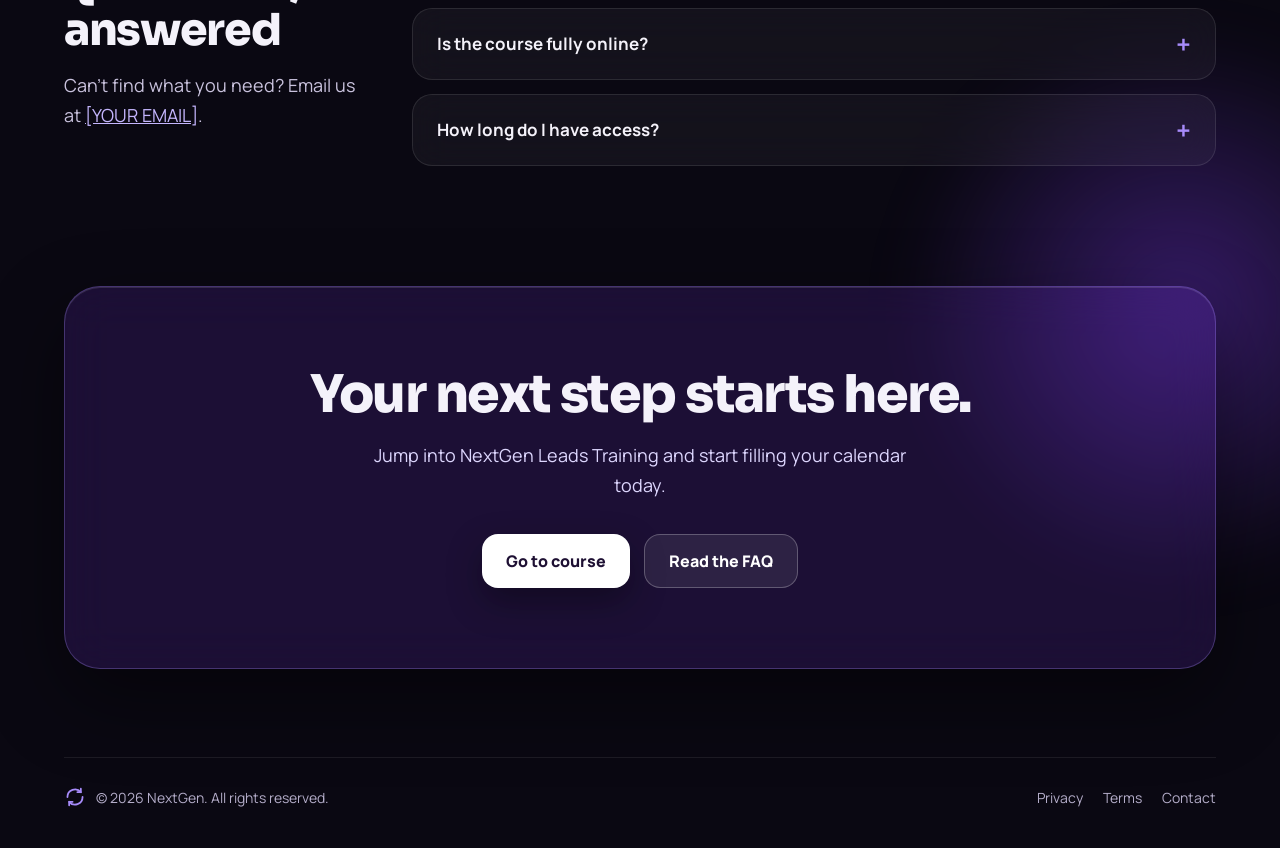
==== commit 54279baa: "Add files via upload" ====
--- a/index.html
+++ b/index.html
@@ -41,7 +41,7 @@
           <a href="#course" class="nav__link">Course</a>
           <a href="#how" class="nav__link">How it works</a>
           <a href="#faq" class="nav__link">FAQ</a>
-          <a href="#course" class="btn btn--primary nav__cta">Enrol now</a>
+          <a href="course.html" class="btn btn--primary nav__cta">Go to course</a>
         </div>
       </nav>
     </div>
@@ -57,8 +57,8 @@
           <h1 class="hero__title">Skills that get you <span>results</span>, not just certificates.</h1>
           <p class="hero__text">NextGen Leads Training is a focused, practical course that shows you how to bring in a steady flow of the right leads, and turn them into booked calls.</p>
           <div class="hero__actions">
-            <a href="#course" class="btn btn--primary">
-              See the course
+            <a href="course.html" class="btn btn--primary">
+              Start the course
               <svg aria-hidden="true" viewBox="0 0 24 24" fill="none" stroke="currentColor" stroke-width="2.2" stroke-linecap="round" stroke-linejoin="round"><path d="M5 12h14"/><path d="M13 6l6 6-6 6"/></svg>
             </a>
             <a href="#how" class="btn btn--ghost">How it works</a>
@@ -109,22 +109,16 @@
                 <li><svg aria-hidden="true" viewBox="0 0 24 24" fill="none" stroke="#A78BFA" stroke-width="2.4" stroke-linecap="round" stroke-linejoin="round"><path d="M5 12.5l4.5 4.5L19 7.5"/></svg>Tracking which channels are really worth your money</li>
               </ul>
 
-              <a href="course.html" class="view-course">
-                Go to the course: 11 video lessons
-                <svg aria-hidden="true" viewBox="0 0 24 24" fill="none" stroke="currentColor" stroke-width="2.2" stroke-linecap="round" stroke-linejoin="round"><path d="M5 12h14"/><path d="M13 6l6 6-6 6"/></svg>
-              </a>
-
               <div class="course-card__spacer"></div>
 
-              <div class="price-box">
+              <div class="go-box">
                 <div>
-                  <div class="price-box__label">Course price</div>
-                  <div class="price-box__value">[YOUR PRICE]</div>
+                  <div class="go-box__label">Ready when you are</div>
+                  <div class="go-box__value">11 video lessons</div>
                 </div>
-                <!-- TODO: replace # with your checkout link -->
-                <a href="#" class="btn btn--primary">
-                  Enrol now
-                  <svg aria-hidden="true" viewBox="0 0 24 24" fill="none" stroke="currentColor" stroke-width="2.4" stroke-linecap="round" stroke-linejoin="round"><path d="M5 12h14"/><path d="M13 6l6 6-6 6"/></svg>
+                <a href="course.html" class="btn btn--primary">
+                  Go to course
+                  <svg aria-hidden="true" viewBox="0 0 24 24" fill="none" stroke="currentColor" stroke-width="2.2" stroke-linecap="round" stroke-linejoin="round"><path d="M5 12h14"/><path d="M13 6l6 6-6 6"/></svg>
                 </a>
               </div>
             </div>
@@ -162,8 +156,8 @@
         <div class="steps__grid">
           <div class="step glass reveal">
             <div class="step__num">01</div>
-            <h3>Enrol</h3>
-            <p>Sign up and get instant access to the full curriculum.</p>
+            <h3>Open the course</h3>
+            <p>Click Go to course to get straight into all 11 video lessons.</p>
           </div>
           <div class="step glass reveal">
             <div class="step__num">02</div>
@@ -199,10 +193,6 @@
               <summary>How long do I have access?<span class="faq__icon" aria-hidden="true">+</span></summary>
               <p>[YOUR ACCESS PERIOD, e.g. lifetime access, including future updates.]</p>
             </details>
-            <details class="faq__item">
-              <summary>What if the course isn't right for me?<span class="faq__icon" aria-hidden="true">+</span></summary>
-              <p>[YOUR REFUND POLICY]</p>
-            </details>
           </div>
         </div>
       </section>
@@ -211,9 +201,9 @@
       <section class="cta">
         <div class="cta__panel reveal">
           <h2 class="cta__title">Your next step starts here.</h2>
-          <p class="cta__text">Join NextGen Leads Training and start filling your calendar today.</p>
+          <p class="cta__text">Jump into NextGen Leads Training and start filling your calendar today.</p>
           <div class="cta__actions">
-            <a href="#course" class="btn btn--white">Enrol in NextGen Leads</a>
+            <a href="course.html" class="btn btn--white">Go to course</a>
             <a href="#faq" class="btn btn--outline-light">Read the FAQ</a>
           </div>
         </div>
--- a/styles.css
+++ b/styles.css
@@ -542,3 +542,12 @@
 @media (max-width: 760px) { .showcase--single .showcase__chip { bottom: -20px; } }
 /* Keep covers at their real shape on small screens (the img height attribute was forcing 268px) */
 .showcase__main, .course-card__img { height: auto; }
+
+/* Course CTA box (replaces the price box) */
+.go-box {
+  display: flex; flex-wrap: wrap; align-items: center; justify-content: space-between; gap: 16px;
+  padding: 18px 20px; border-radius: 20px; background: #120F1C; box-shadow: var(--neu-pressed);
+}
+.go-box__label { font-size: 13px; color: var(--muted-2); font-weight: 600; }
+.go-box__value { font-family: var(--font-display); font-weight: 800; font-size: 22px; }
+@media (max-width: 760px) { .go-box .btn { width: 100%; } }
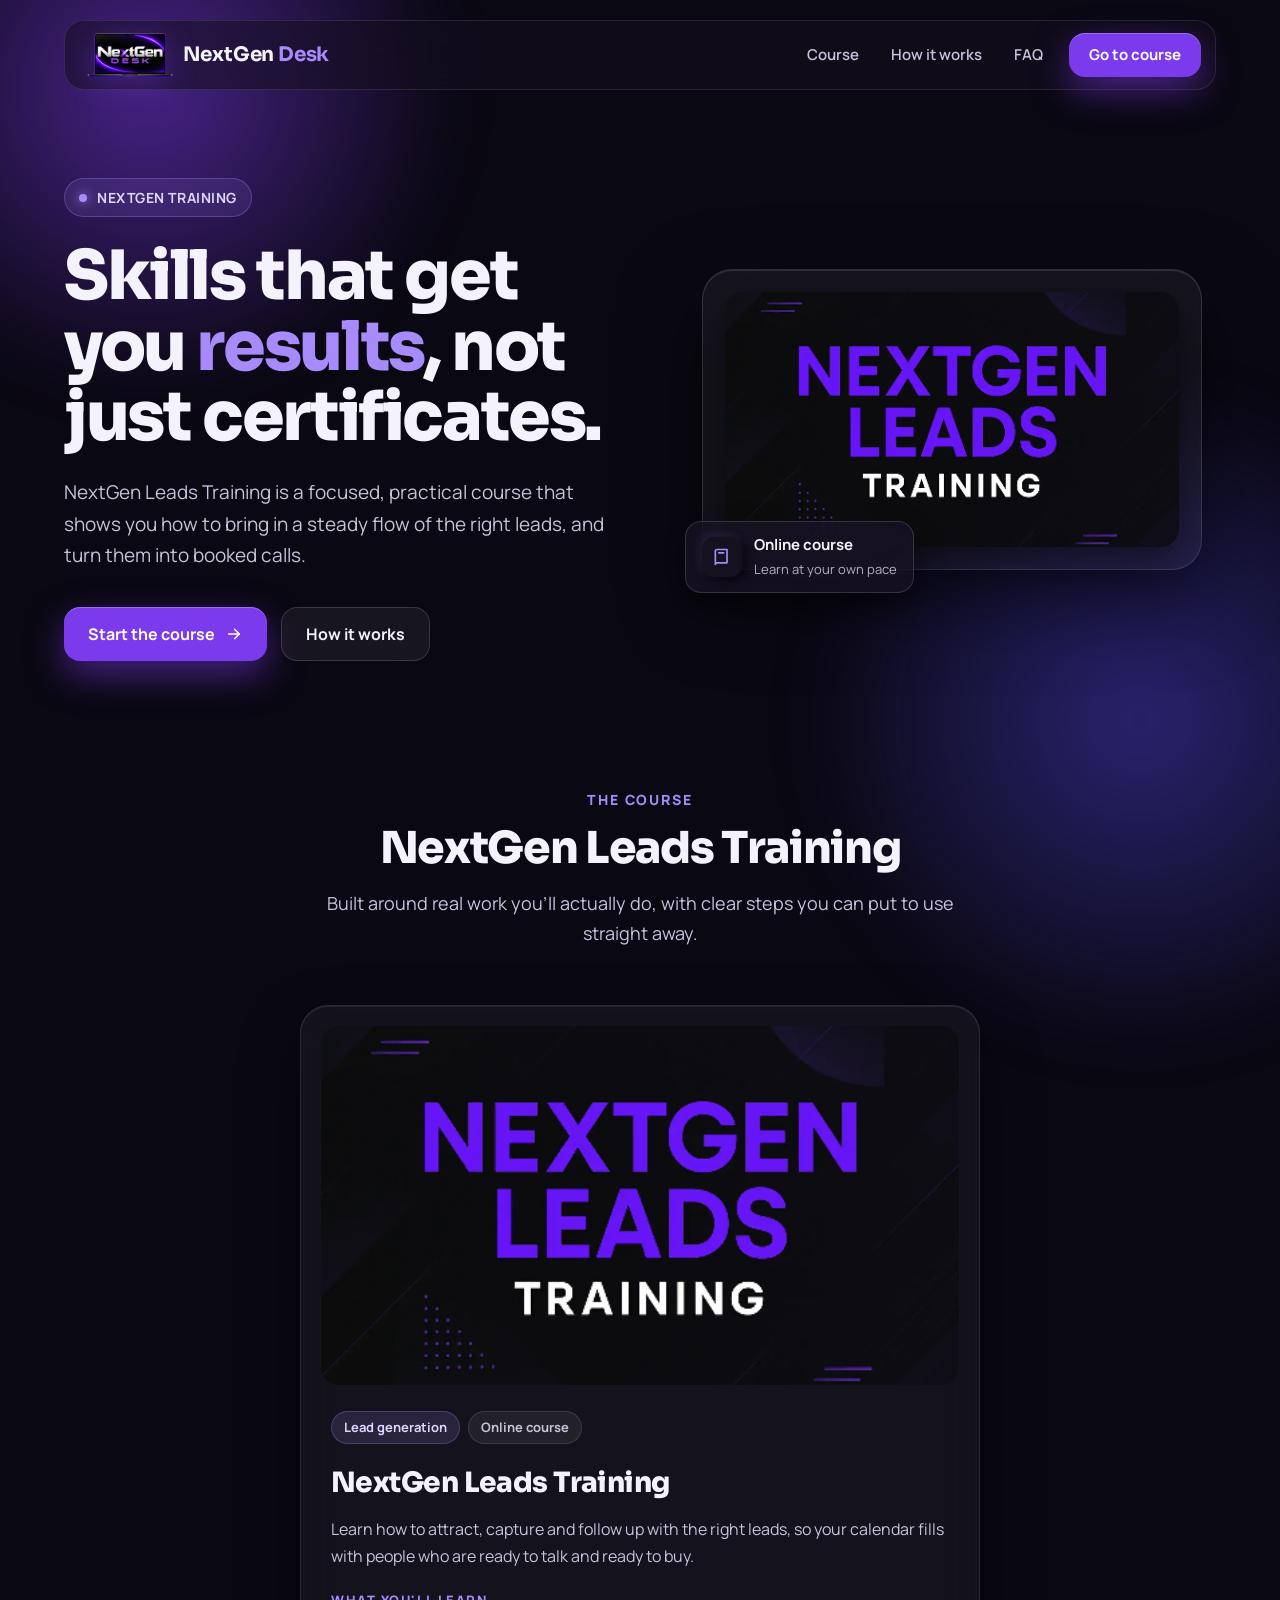
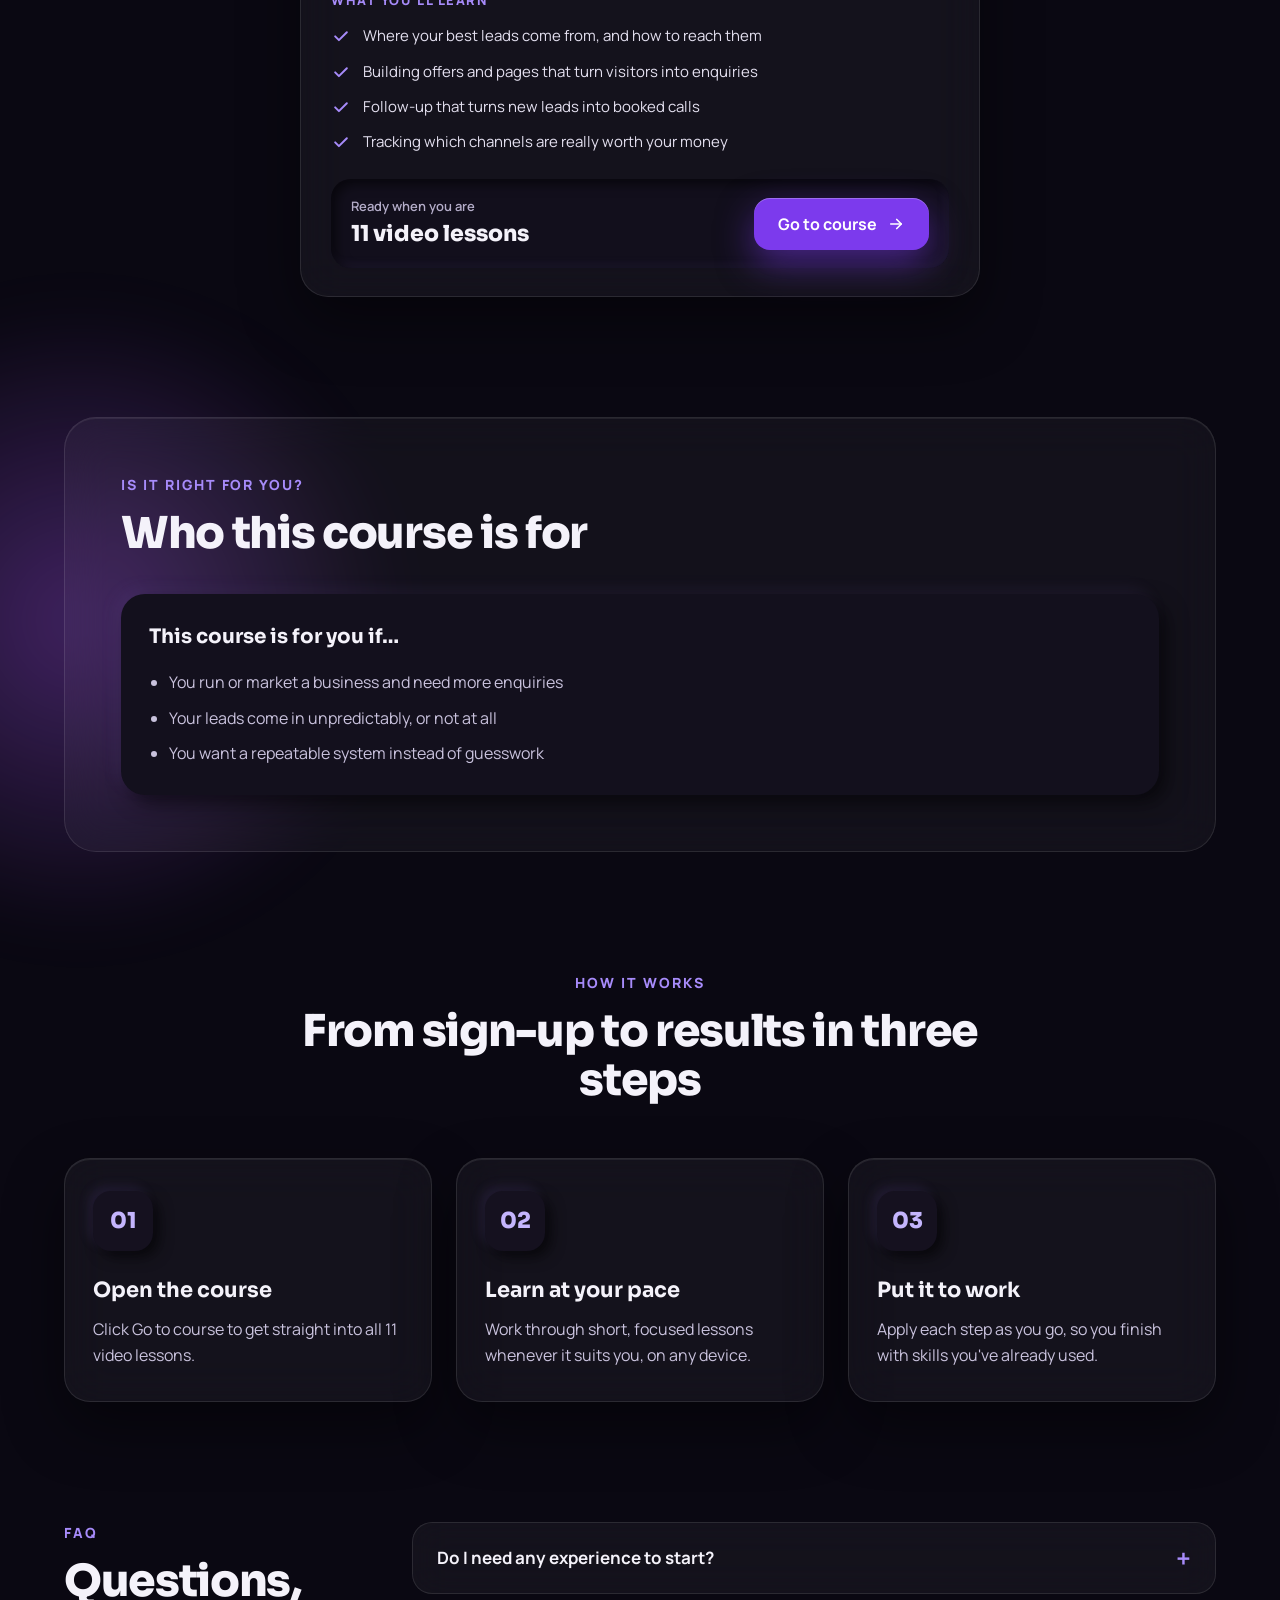
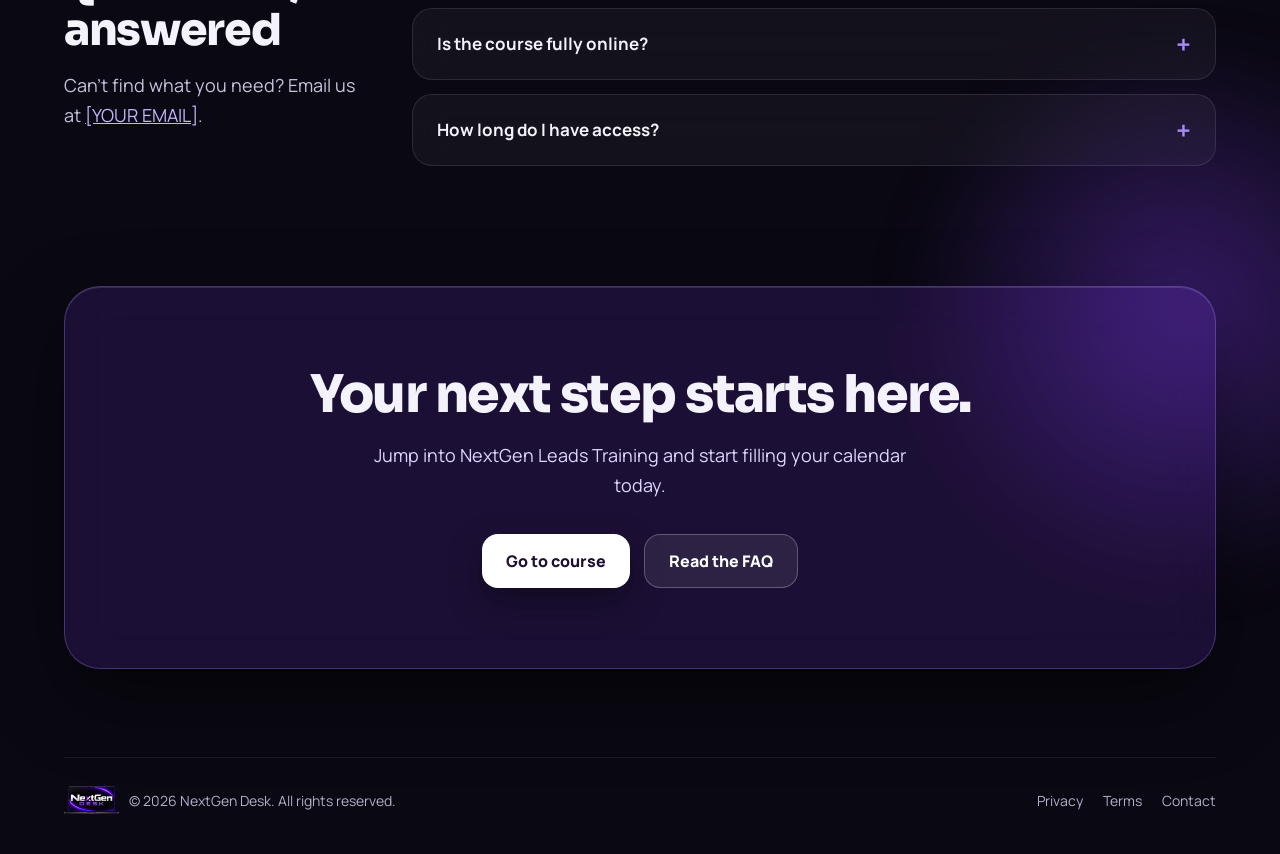
==== commit 955a274a: "Add files via upload" ====
--- a/index.html
+++ b/index.html
@@ -3,7 +3,7 @@
 <head>
   <meta charset="utf-8">
   <meta name="viewport" content="width=device-width, initial-scale=1">
-  <title>NextGen Leads Training | Lead Generation Course</title>
+  <title>NextGen Leads Training | NextGen Desk</title>
   <meta name="description" content="NextGen Leads Training: a practical online course on attracting, capturing and following up with the right leads.">
 
   <!-- Social sharing -->
@@ -33,9 +33,9 @@
   <header class="site-header">
     <div class="container">
       <nav class="nav" aria-label="Main">
-        <a href="#top" class="brand" aria-label="NextGen home">
-          <svg aria-hidden="true" width="30" height="30" viewBox="0 0 32 32" fill="none" stroke="#A78BFA" stroke-width="2.4" stroke-linecap="round" stroke-linejoin="round"><path d="M27 16a11 11 0 0 1-19.5 7"/><path d="M5 16a11 11 0 0 1 19.5-7"/><path d="M24.5 4v5h-5"/><path d="M7.5 28v-5h5"/></svg>
-          <span class="brand__name">NextGen</span>
+        <a href="#top" class="brand" aria-label="NextGen Desk home">
+          <img class="brand__logo" src="assets/nextgen-desk-logo-sm.png" alt="" width="109" height="56">
+          <span class="brand__name">NextGen <span class="brand__accent">Desk</span></span>
         </a>
         <div class="nav__links">
           <a href="#course" class="nav__link">Course</a>
@@ -216,8 +216,8 @@
   <div class="container">
     <footer class="footer">
       <div class="footer__brand">
-        <svg aria-hidden="true" width="22" height="22" viewBox="0 0 32 32" fill="none" stroke="#A78BFA" stroke-width="2.6" stroke-linecap="round" stroke-linejoin="round"><path d="M27 16a11 11 0 0 1-19.5 7"/><path d="M5 16a11 11 0 0 1 19.5-7"/><path d="M24.5 4v5h-5"/><path d="M7.5 28v-5h5"/></svg>
-        <span>© <span id="year">2026</span> NextGen. All rights reserved.</span>
+        <img class="footer__logo" src="assets/nextgen-desk-logo-sm.png" alt="" width="62" height="32">
+        <span>© <span id="year">2026</span> NextGen Desk. All rights reserved.</span>
       </div>
       <div class="footer__links">
         <a href="#">Privacy</a>
--- a/styles.css
+++ b/styles.css
@@ -551,3 +551,11 @@
 .go-box__label { font-size: 13px; color: var(--muted-2); font-weight: 600; }
 .go-box__value { font-family: var(--font-display); font-weight: 800; font-size: 22px; }
 @media (max-width: 760px) { .go-box .btn { width: 100%; } }
+
+/* NextGen Desk logo */
+.brand__logo { height: 44px; width: auto; filter: drop-shadow(0 6px 14px rgba(124,58,237,.35)); }
+.brand__accent { color: var(--accent-light); }
+.footer__logo { height: 28px; width: auto; }
+@media (max-width: 760px) { .brand__logo { height: 38px; } .brand__name { font-size: 18px; } }
+.brand__name, .nav__back { white-space: nowrap; }
+@media (max-width: 420px) { .brand__name { display: none; } .brand__logo { height: 42px; } }
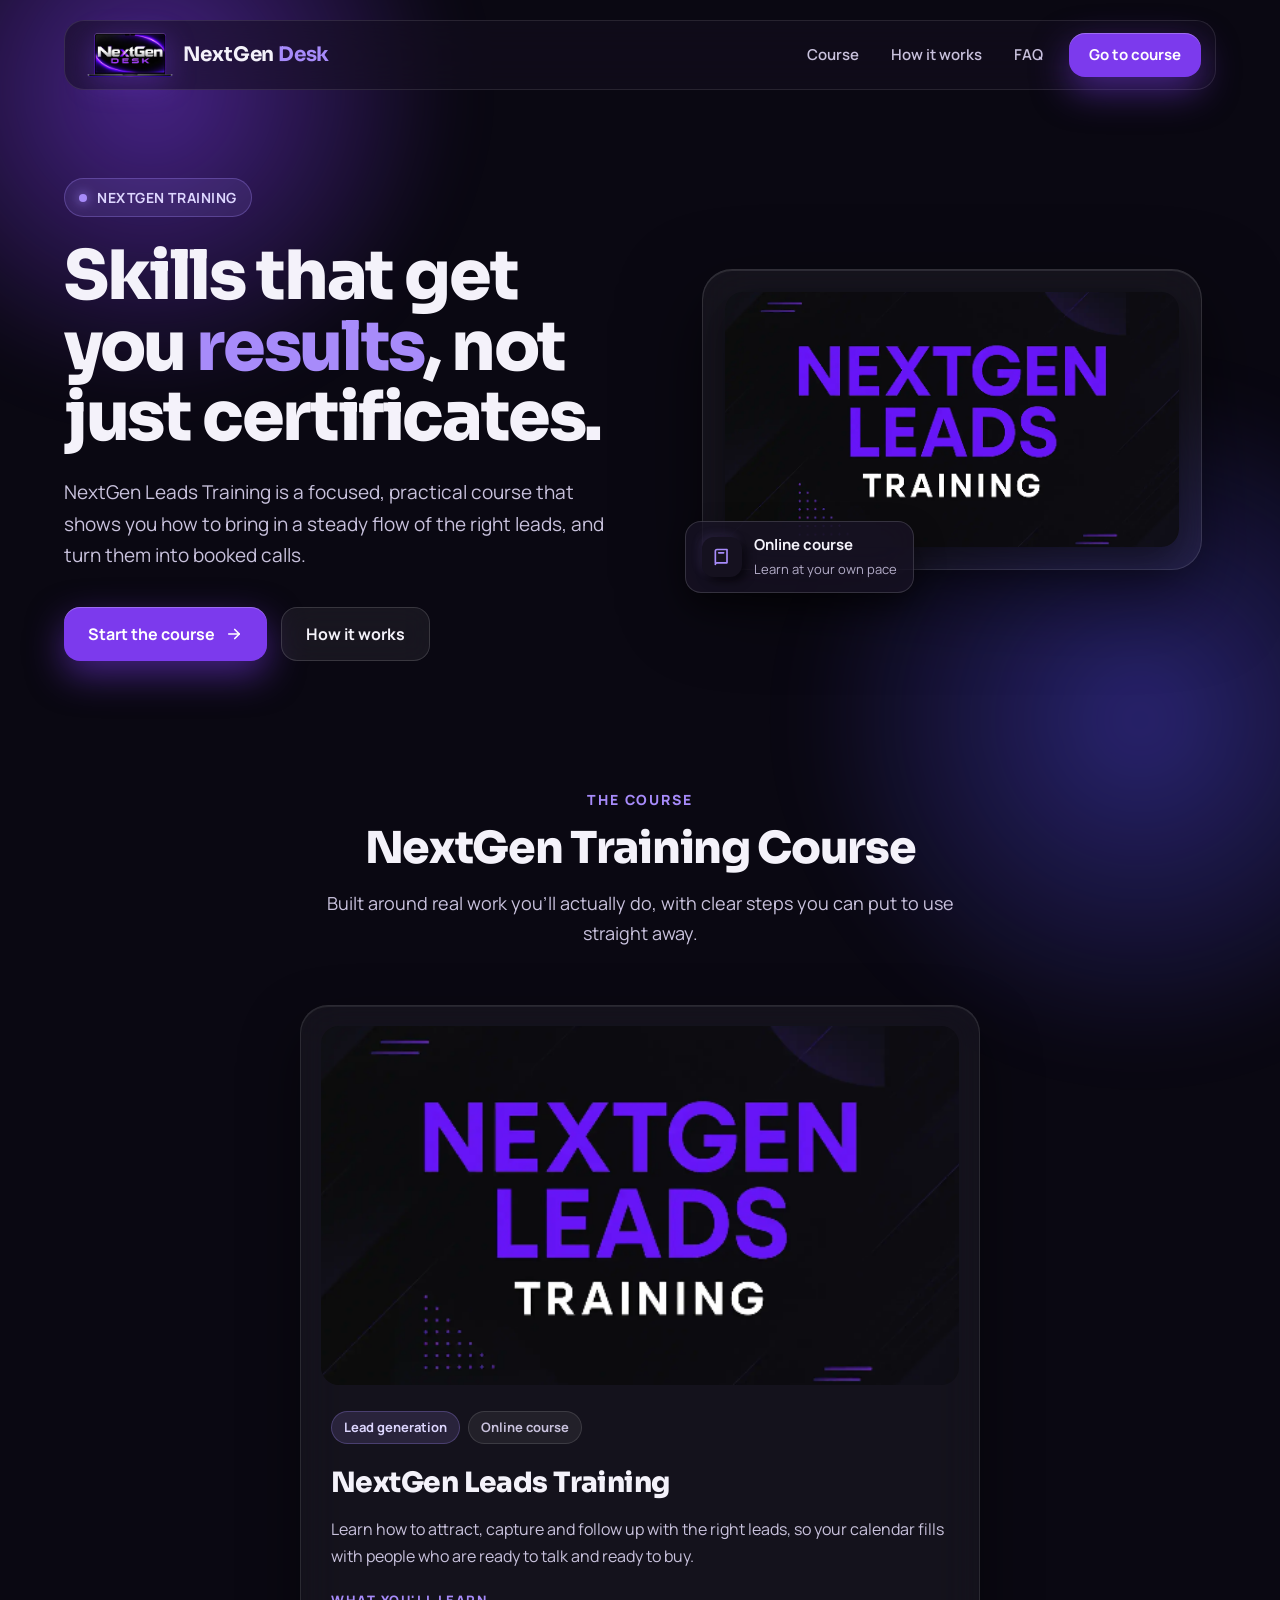
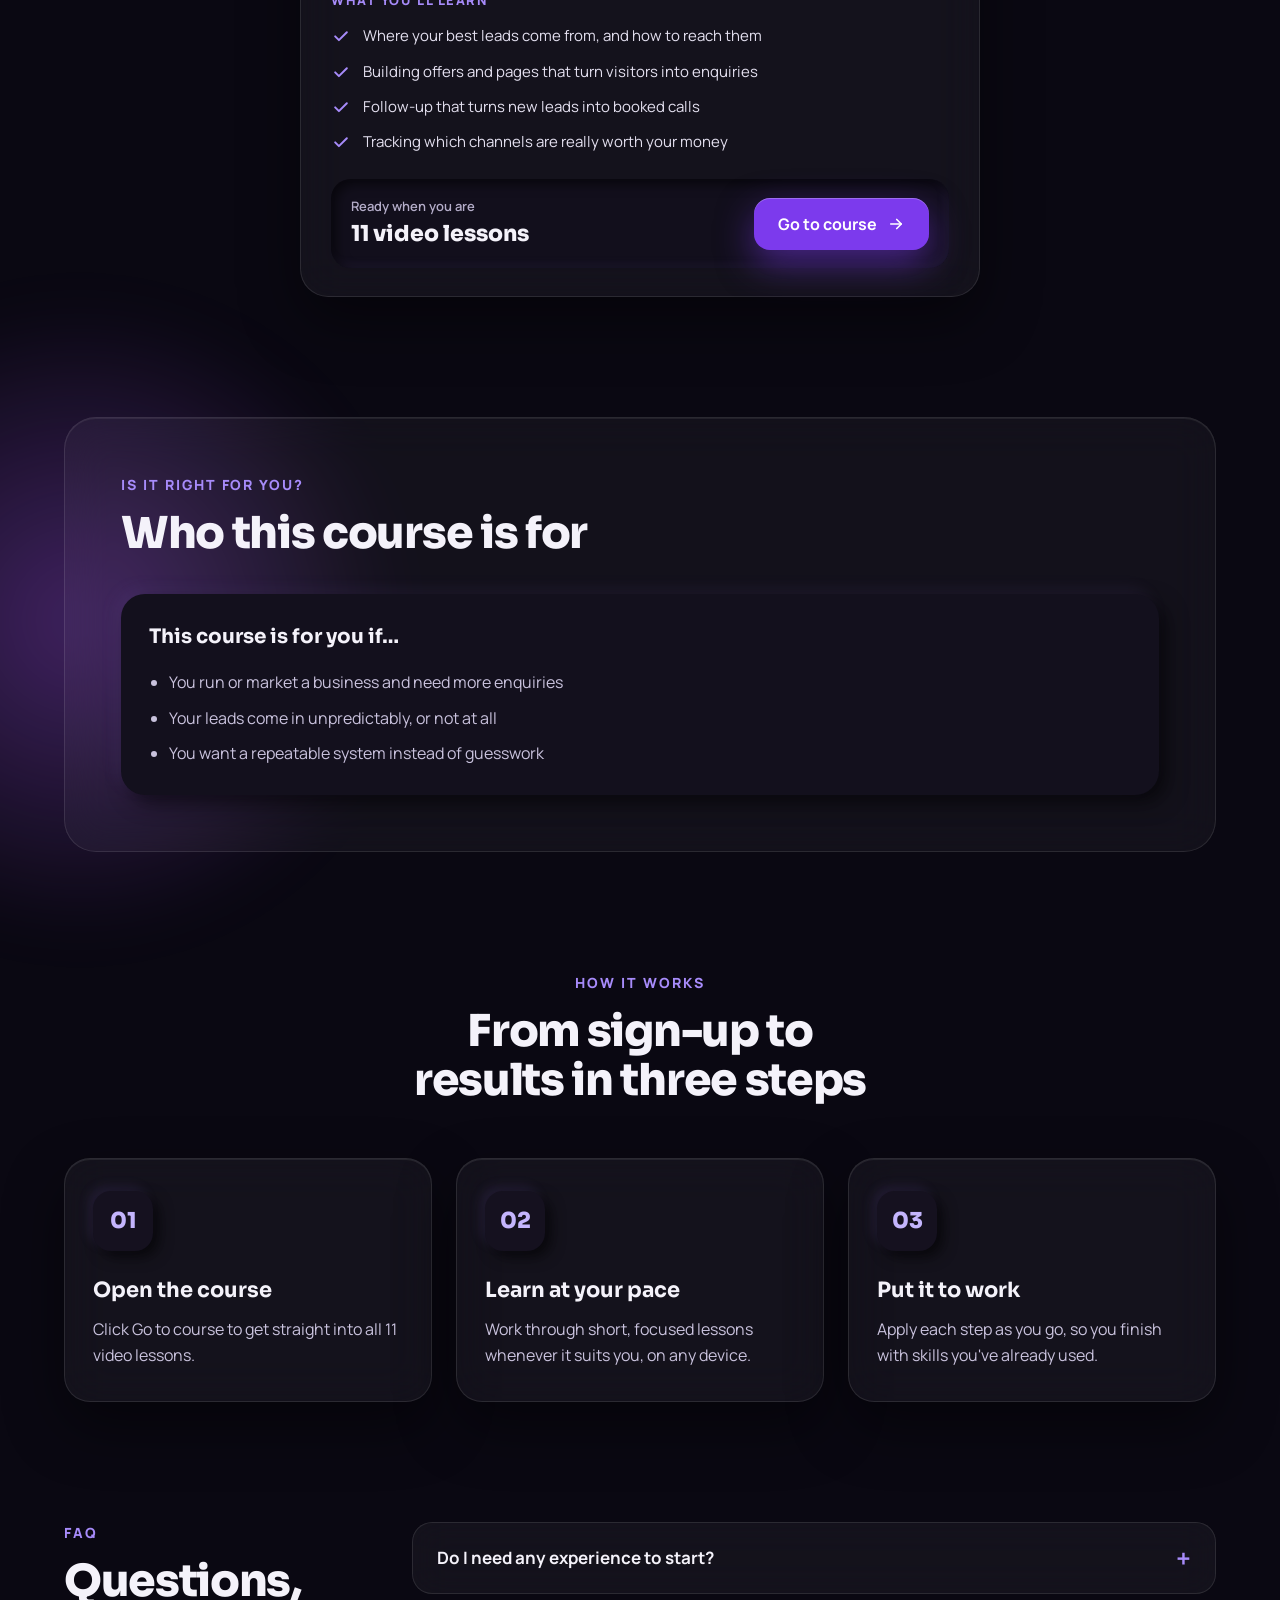
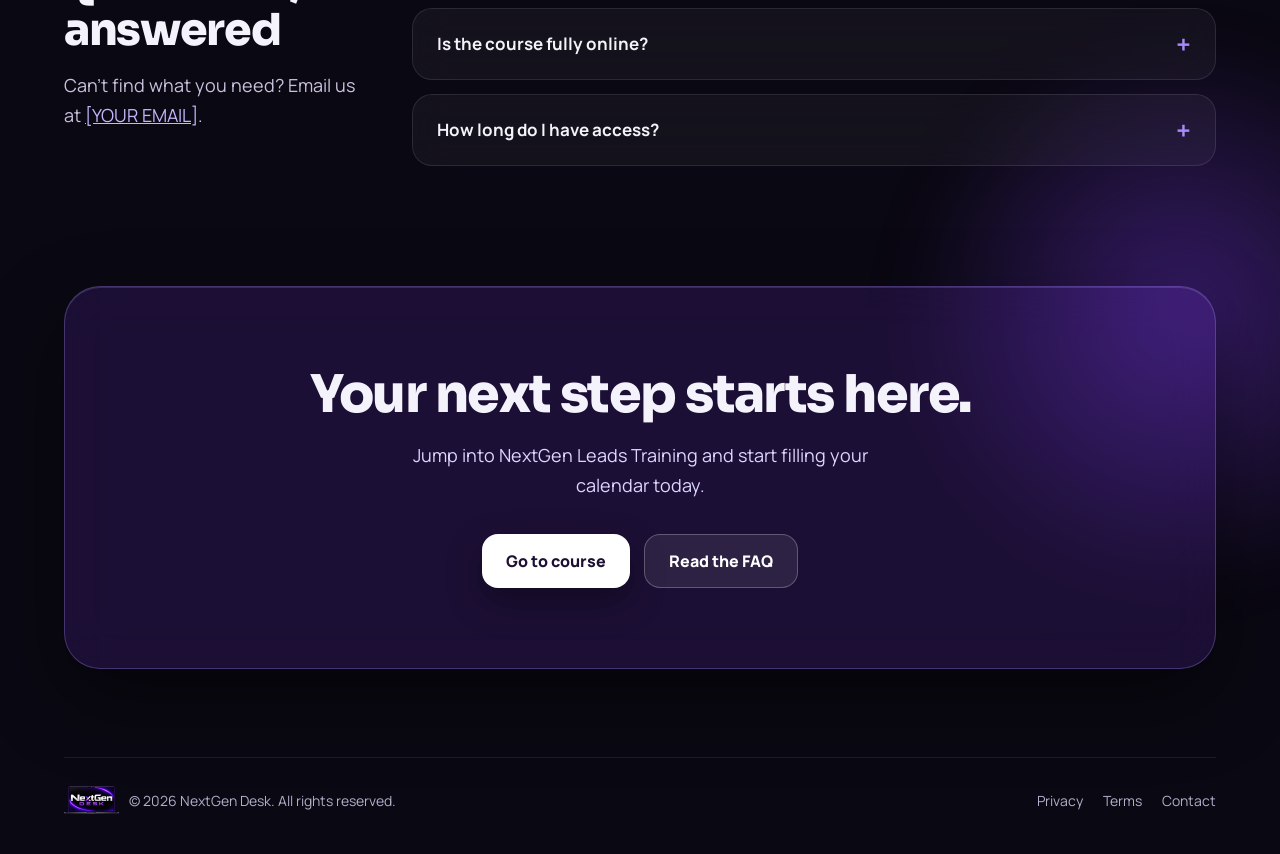
==== commit 1bfbf8f2: "Add files via upload" ====
--- a/index.html
+++ b/index.html
@@ -85,7 +85,7 @@
       <section id="course" class="courses">
         <div class="section-head--center reveal">
           <div class="eyebrow">The course</div>
-          <h2 class="section-title">NextGen Leads Training</h2>
+          <h2 class="section-title">NextGen Training Course</h2>
           <p class="section-intro">Built around real work you'll actually do, with clear steps you can put to use straight away.</p>
         </div>
 
--- a/styles.css
+++ b/styles.css
@@ -559,3 +559,85 @@
 @media (max-width: 760px) { .brand__logo { height: 38px; } .brand__name { font-size: 18px; } }
 .brand__name, .nav__back { white-space: nowrap; }
 @media (max-width: 420px) { .brand__name { display: none; } .brand__logo { height: 42px; } }
+
+/* =========================================================
+   Responsive polish (all screen sizes)
+   ========================================================= */
+.section-title, .hero__title, .cta__title, .course-card__title { text-wrap: balance; }
+.section-intro, .hero__text, .cta__text { text-wrap: pretty; }
+
+/* How it works: 3 across on tablet+ (no lonely third card), stacked on phones */
+.steps__grid { grid-template-columns: repeat(3, minmax(0, 1fr)); }
+@media (max-width: 720px) { .steps__grid { grid-template-columns: 1fr; gap: 16px; margin-top: 36px; } }
+@media (min-width: 721px) and (max-width: 900px) { .step { padding: 24px 20px; } .step h3 { font-size: 19px; } }
+
+/* Tablet */
+@media (max-width: 1024px) {
+  .hero { gap: 44px; padding: 64px 0 80px; }
+  .courses, .compare, .steps, .faq { padding-bottom: 80px; }
+}
+@media (max-width: 900px) {
+  .hero__copy, .hero__visual { flex-basis: 100%; }
+  .hero__copy { text-align: left; }
+  .faq__layout { gap: 28px; }
+}
+
+/* Phones */
+@media (max-width: 760px) {
+  .container { padding: 0 16px; }
+  .site-header { padding-top: 12px; }
+  .nav { padding: 10px 10px 10px 14px; border-radius: 18px; }
+  .hero { padding: 40px 0 64px; gap: 48px; }
+  .hero__title { margin-top: 18px; }
+  .hero__text { margin-top: 18px; }
+  .hero__actions { margin-top: 28px; }
+  .hero__actions .btn { flex: 1 1 auto; }
+  .showcase { padding: 14px; border-radius: 24px; }
+  .showcase__chip { left: 50%; transform: translateX(-50%); white-space: nowrap; }
+
+  .courses, .compare, .steps, .faq { padding: 8px 0 64px; }
+  .cta { padding: 8px 0 56px; }
+  .course-grid { margin-top: 32px; }
+  .course-card { padding: 12px; border-radius: 22px; }
+  .course-card__body { padding: 20px 8px 6px; }
+  .course-card__img { border-radius: 14px; }
+
+  .compare__panel { padding: 24px 18px; border-radius: 24px; }
+  .compare__grid { margin-top: 22px; }
+  .compare__card { padding: 22px 18px; border-radius: 18px; }
+
+  .step { padding: 24px 22px; border-radius: 22px; }
+  .step__num { width: 52px; height: 52px; font-size: 19px; border-radius: 16px; }
+  .step h3 { margin-top: 18px; }
+
+  .faq__item summary { padding: 18px 18px; font-size: 16px; }
+  .faq__item p { padding: 0 18px 18px; }
+
+  .cta__panel { border-radius: 26px; }
+  .cta__actions .btn { flex: 1 1 200px; }
+
+  .footer { padding: 24px 0 32px; justify-content: center; text-align: center; }
+  .footer__brand { justify-content: center; }
+  .footer__links { justify-content: center; }
+}
+@media (max-width: 420px) {
+  .go-box { flex-direction: column; align-items: stretch; text-align: center; padding: 16px; }
+  .go-box__value { font-size: 20px; }
+  .section-intro { font-size: 16px; }
+  .compare__card ul { padding-left: 18px; font-size: 15px; }
+}
+@media (max-width: 360px) {
+  .hero__actions .btn { flex-basis: 100%; }
+  .course-card__title { font-size: 22px; }
+}
+
+/* Large screens */
+@media (min-width: 1440px) {
+  :root { --container: 1240px; }
+}
+@media (max-width: 760px) {
+  .showcase--single .showcase__chip {
+    position: relative; left: auto; bottom: auto; transform: none;
+    width: fit-content; margin: 14px auto 0;
+  }
+}
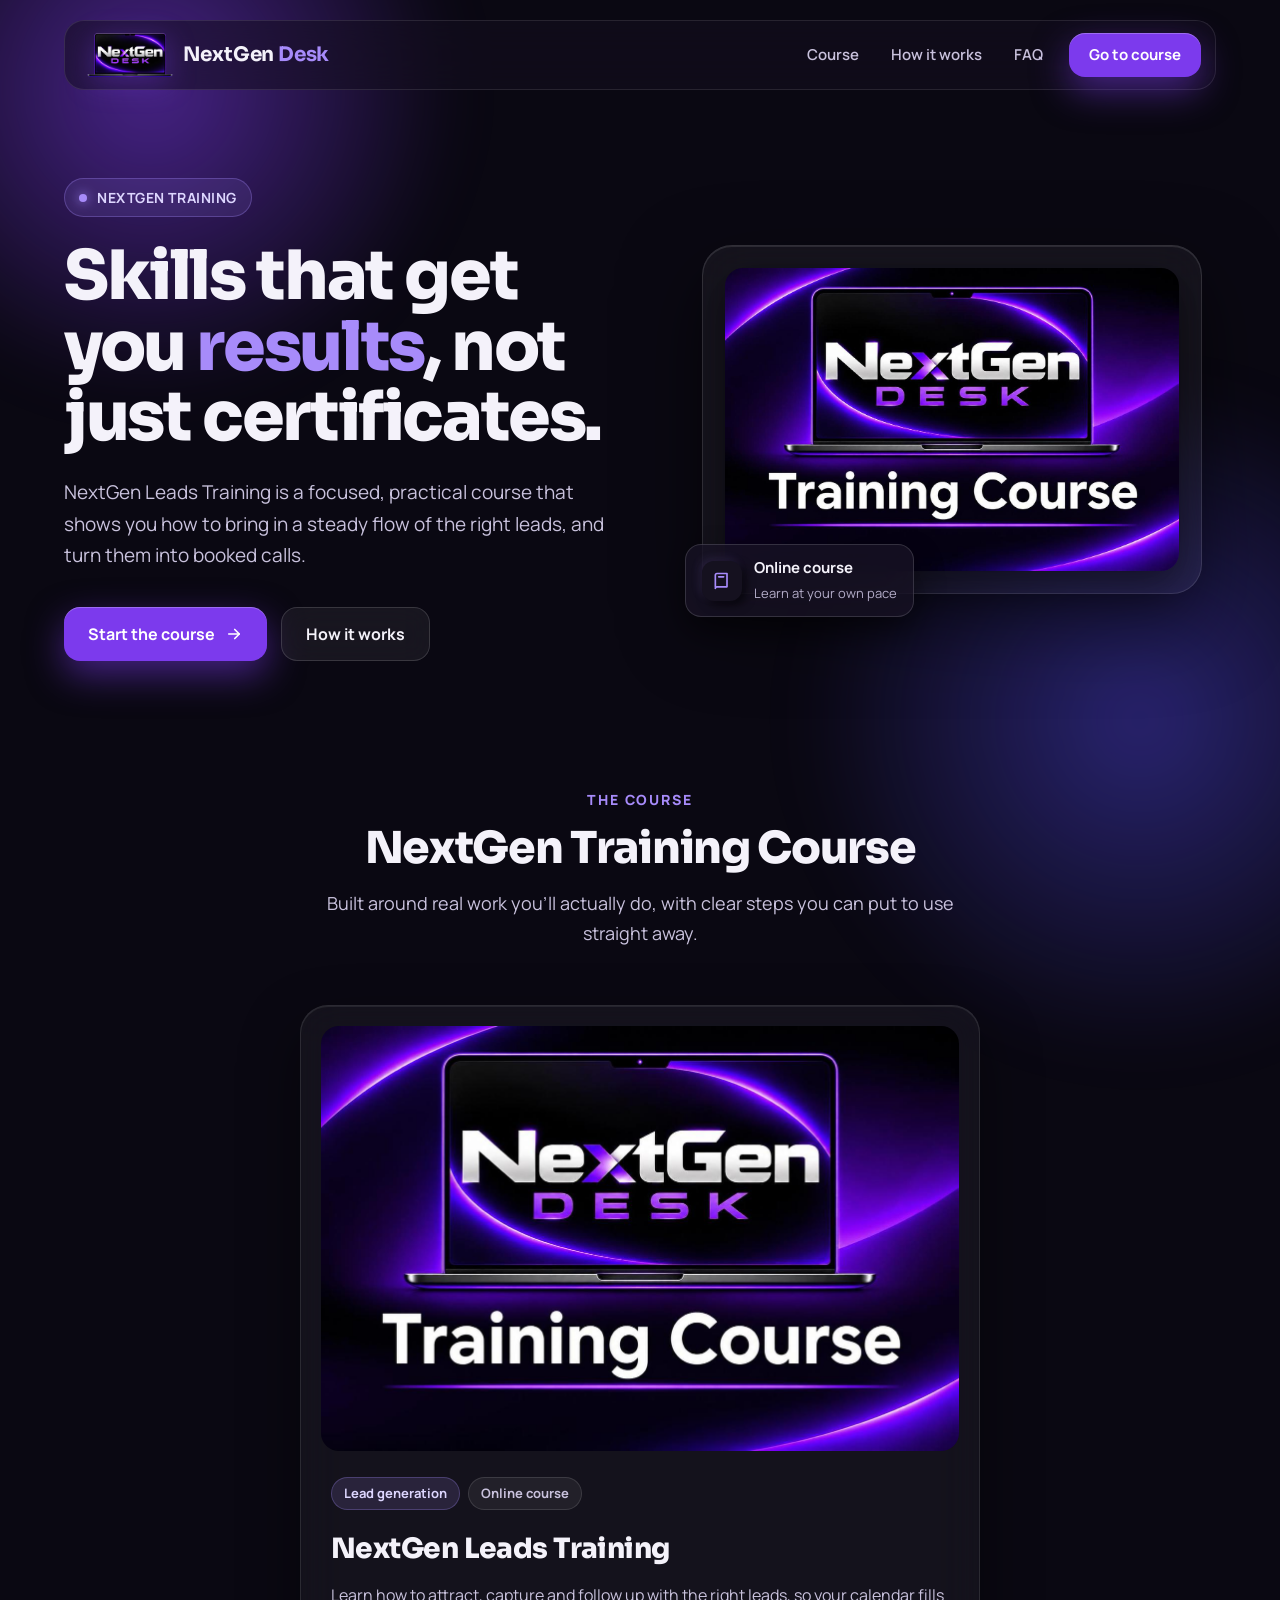
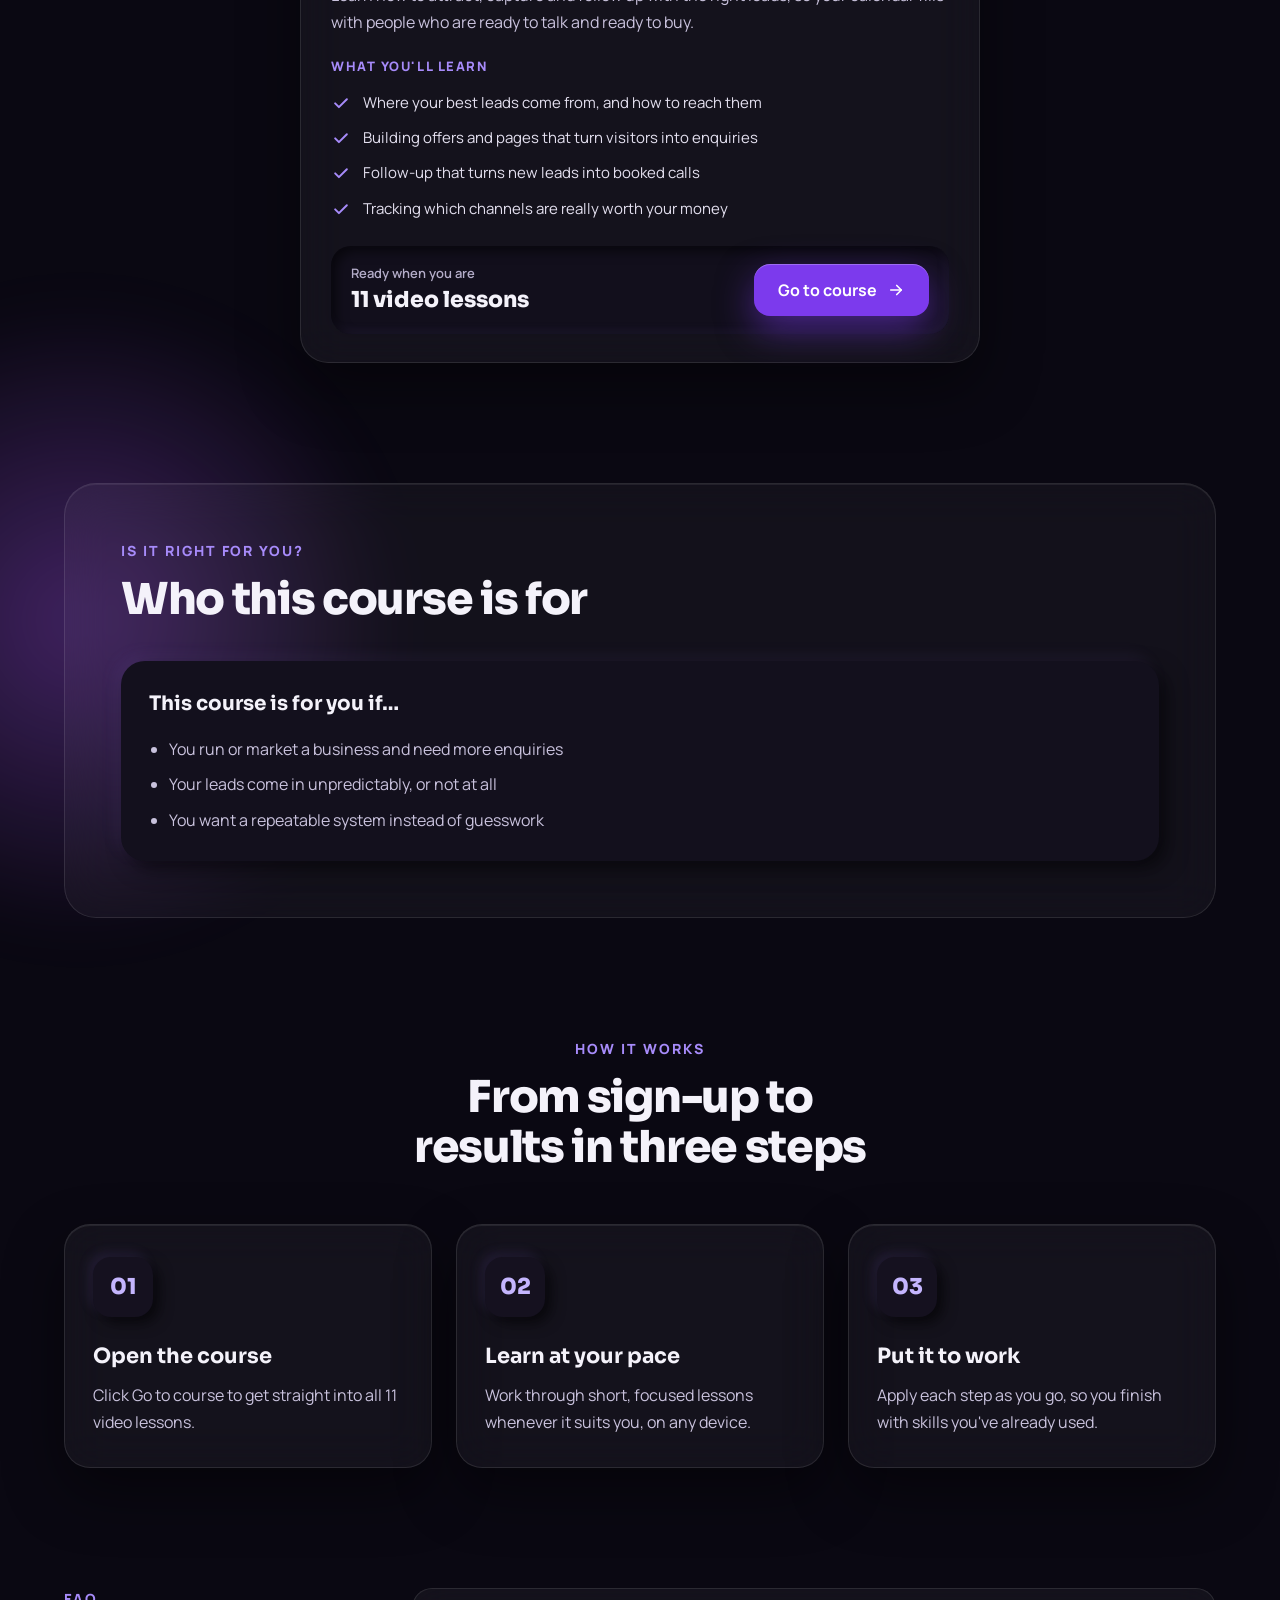
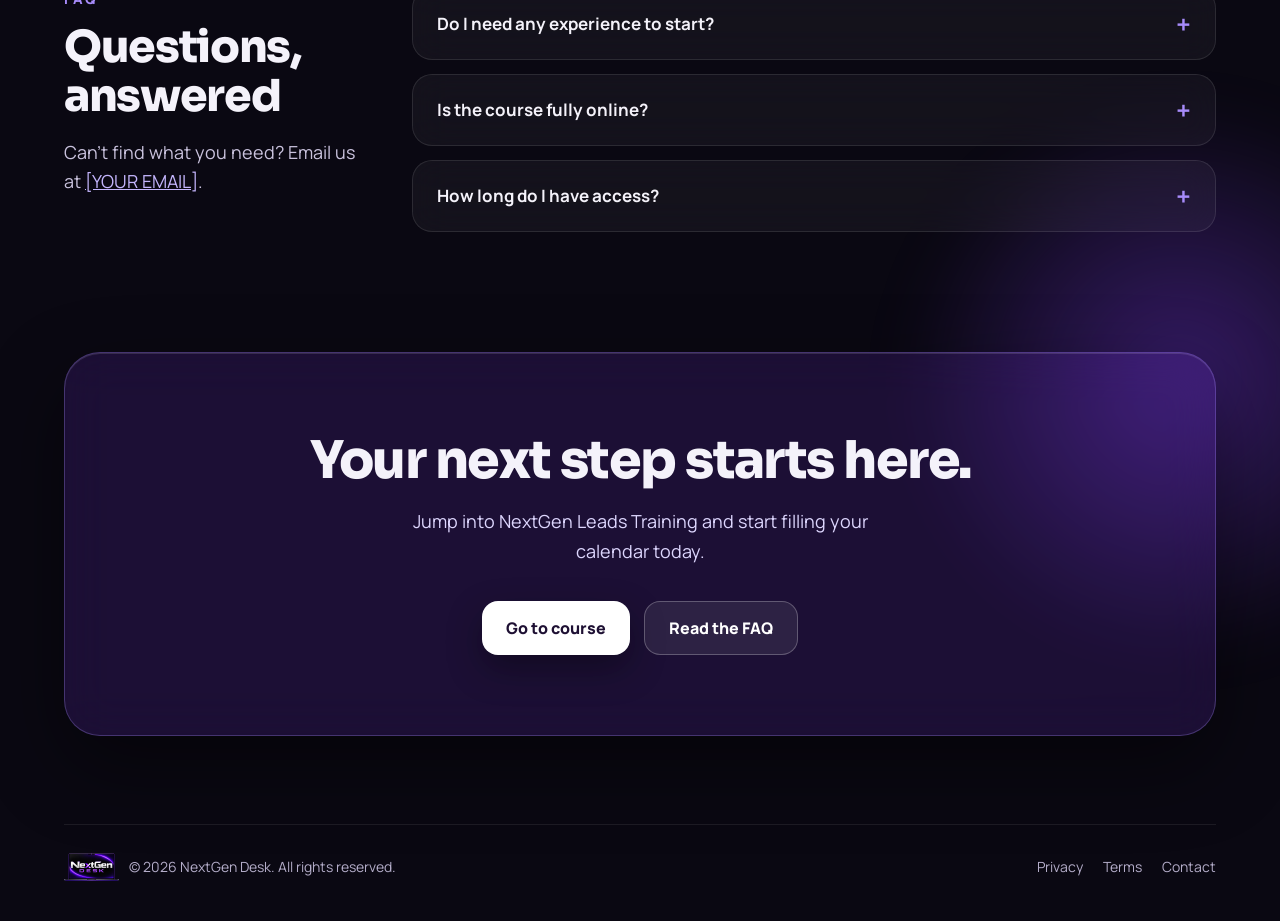
==== commit 9ed29a3d: "Add files via upload" ====
--- a/index.html
+++ b/index.html
@@ -9,7 +9,7 @@
   <!-- Social sharing -->
   <meta property="og:title" content="NextGen Leads Training">
   <meta property="og:description" content="A practical online course on attracting, capturing and following up with the right leads.">
-  <meta property="og:image" content="assets/nextgen-leads-training.png">
+  <meta property="og:image" content="assets/nextgen-training-course.jpg">
   <meta property="og:type" content="website">
 
   <!-- Fonts -->
@@ -67,7 +67,7 @@
 
         <div class="hero__visual reveal">
           <div class="showcase showcase--single">
-            <img class="showcase__main" src="assets/nextgen-leads-training.png" alt="NextGen Leads Training course cover" width="491" height="268">
+            <img class="showcase__main" src="assets/nextgen-training-course.jpg" alt="NextGen Desk Training Course cover" width="1280" height="853">
             <div class="showcase__chip">
               <div class="icon-tile">
                 <svg aria-hidden="true" width="20" height="20" viewBox="0 0 24 24" fill="none" stroke="#A78BFA" stroke-width="2" stroke-linecap="round" stroke-linejoin="round"><path d="M4 19.5V5a2 2 0 0 1 2-2h12v16H6a2 2 0 0 0-2 2"/><path d="M8 7h6"/></svg>
@@ -92,7 +92,7 @@
         <div class="course-grid course-grid--single">
 
           <article class="course-card glass reveal" id="course-leads">
-            <img class="course-card__img" src="assets/nextgen-leads-training.png" alt="NextGen Leads Training course cover" width="491" height="268" loading="lazy">
+            <img class="course-card__img" src="assets/nextgen-training-course.jpg" alt="NextGen Desk Training Course cover" width="1280" height="853" loading="lazy">
             <div class="course-card__body">
               <div class="tags">
                 <span class="tag tag--accent">Lead generation</span>
--- a/styles.css
+++ b/styles.css
@@ -641,3 +641,6 @@
     width: fit-content; margin: 14px auto 0;
   }
 }
+
+/* New cover is 3:2, show it whole (no cropping of "Training Course") */
+.showcase__main, .course-card__img { aspect-ratio: 1280 / 853; object-fit: cover; }
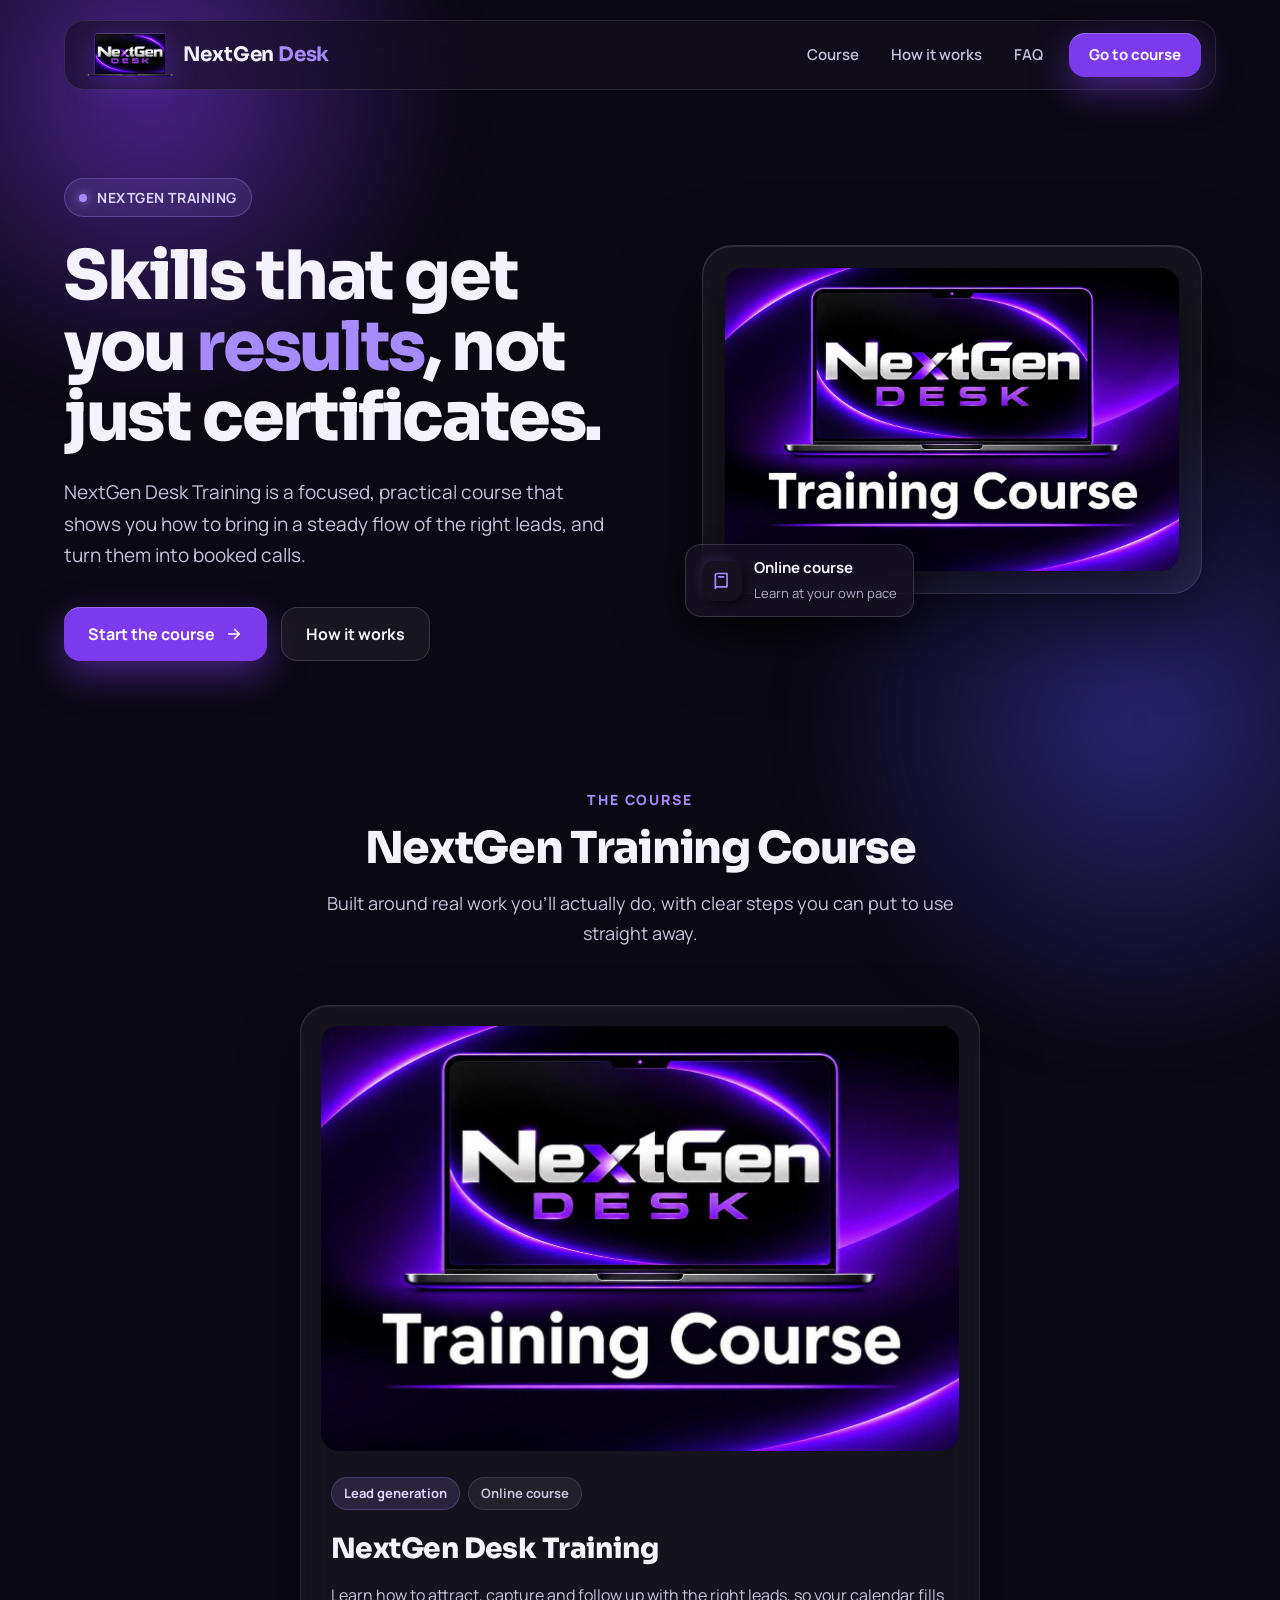
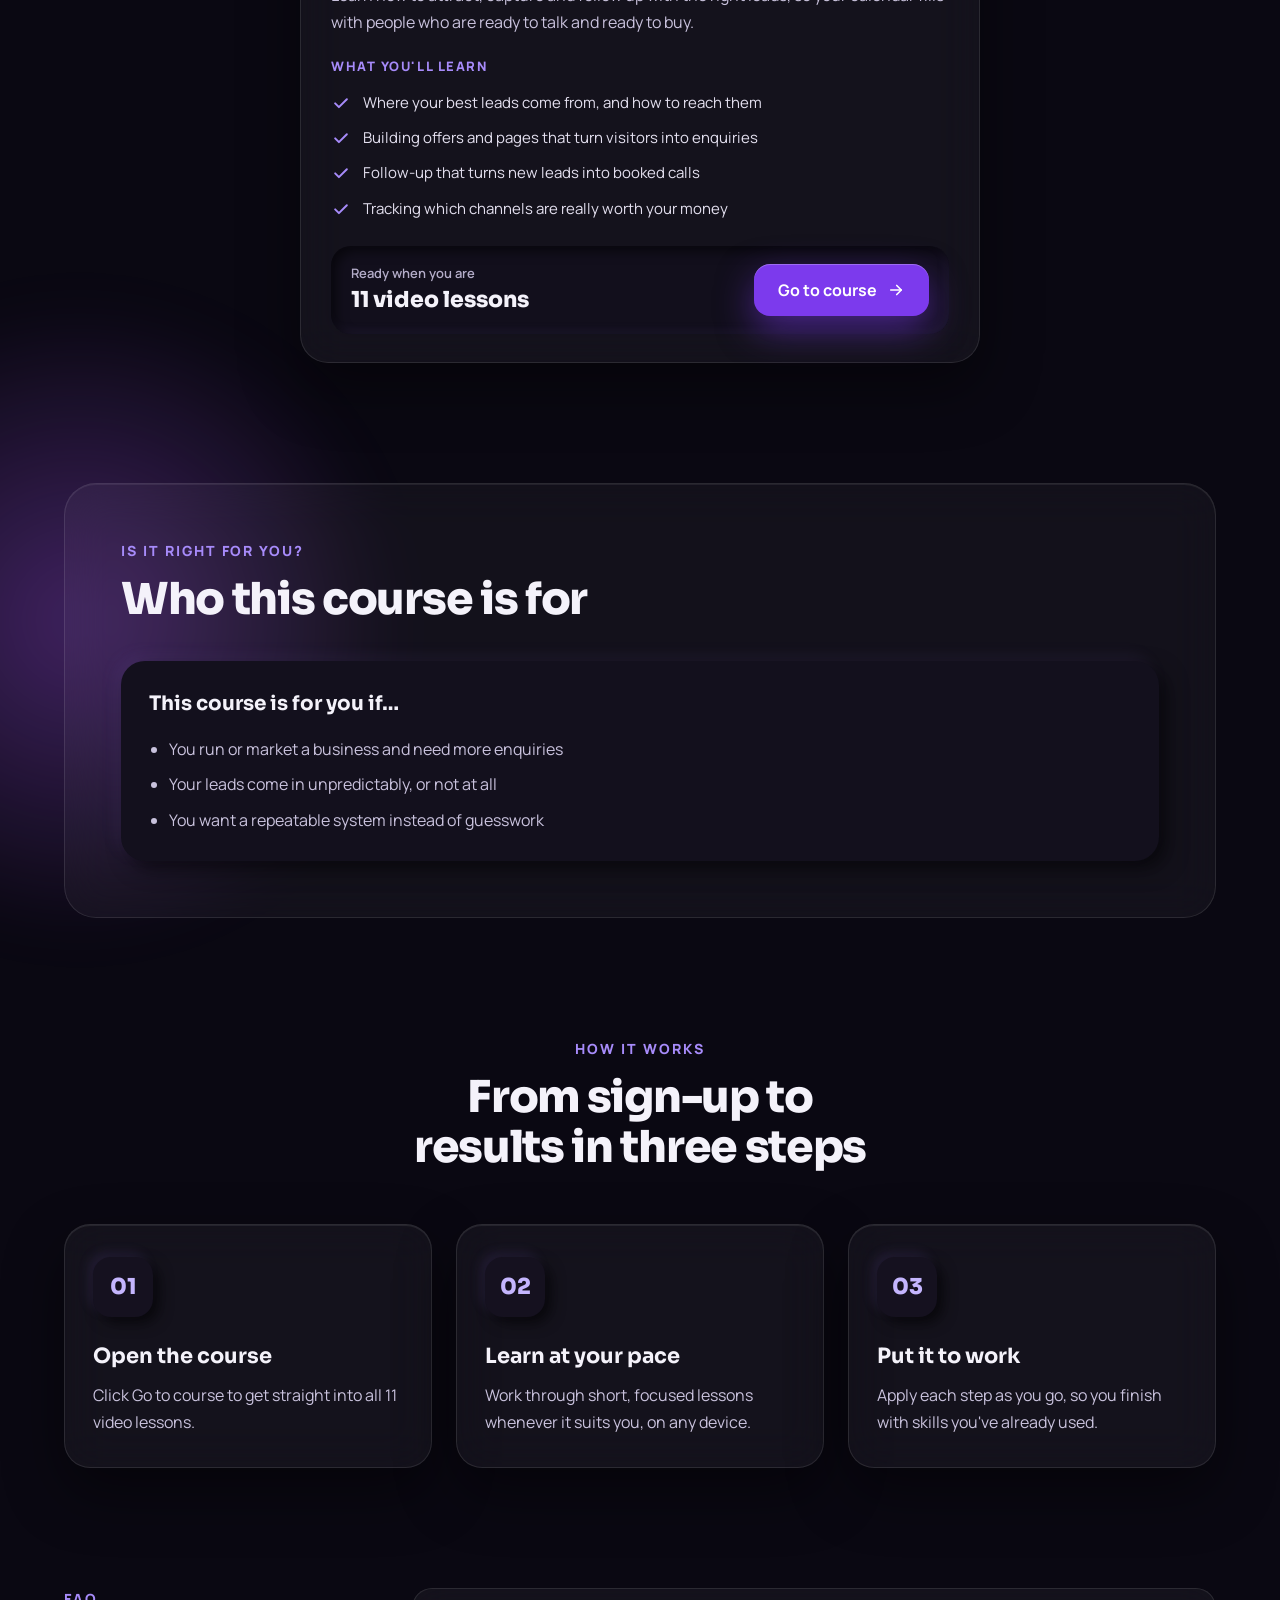
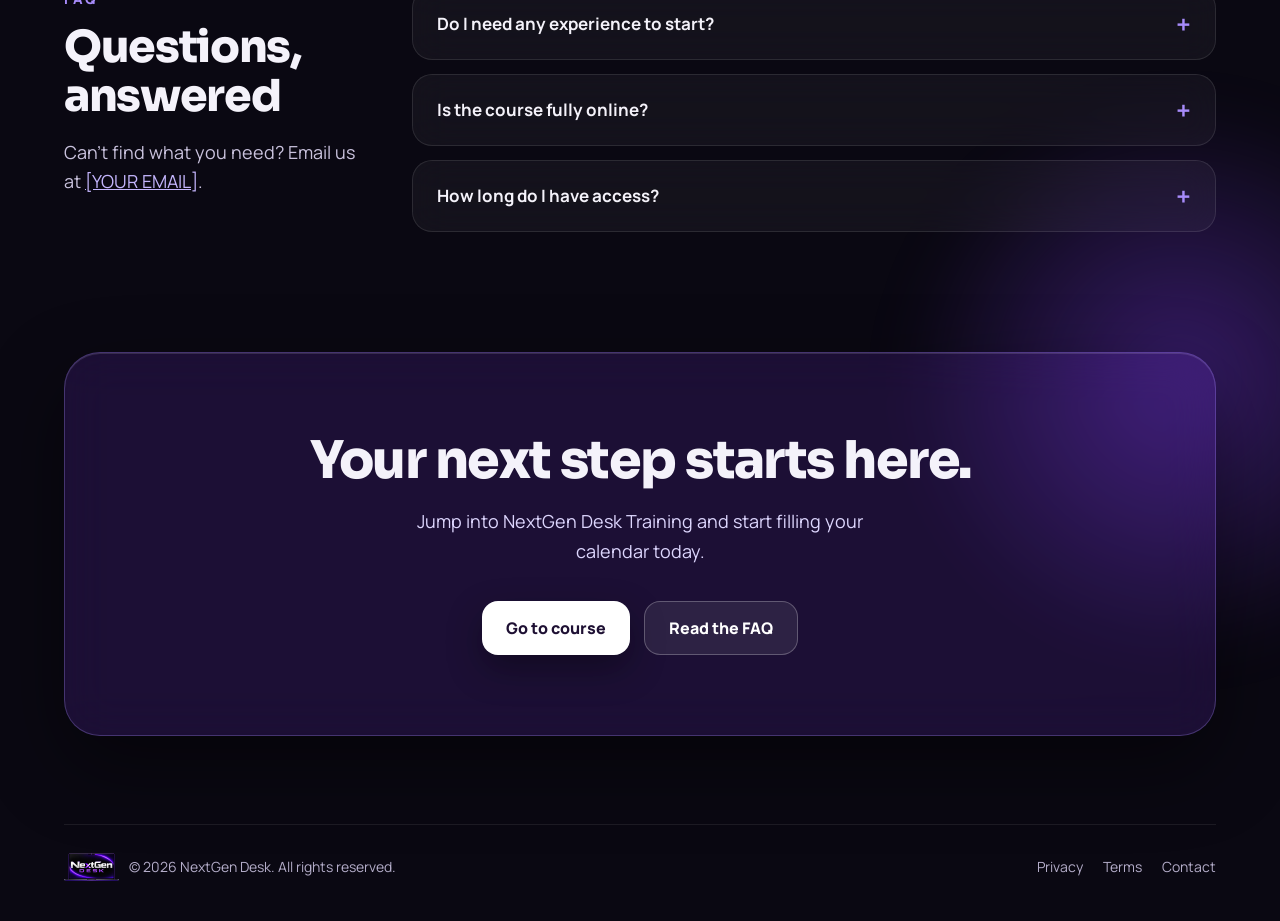
==== commit c0130169: "Rename NextGen Leads to NextGen Desk, add Social Planner video, mobile player badge - Replace every " ====
--- a/index.html
+++ b/index.html
@@ -3,11 +3,11 @@
 <head>
   <meta charset="utf-8">
   <meta name="viewport" content="width=device-width, initial-scale=1">
-  <title>NextGen Leads Training | NextGen Desk</title>
-  <meta name="description" content="NextGen Leads Training: a practical online course on attracting, capturing and following up with the right leads.">
+  <title>NextGen Desk Training Course</title>
+  <meta name="description" content="NextGen Desk Training: a practical online course on attracting, capturing and following up with the right leads.">
 
   <!-- Social sharing -->
-  <meta property="og:title" content="NextGen Leads Training">
+  <meta property="og:title" content="NextGen Desk Training">
   <meta property="og:description" content="A practical online course on attracting, capturing and following up with the right leads.">
   <meta property="og:image" content="assets/nextgen-training-course.jpg">
   <meta property="og:type" content="website">
@@ -55,7 +55,7 @@
         <div class="hero__copy reveal">
           <div class="badge"><span class="badge__dot" aria-hidden="true"></span>NextGen Training</div>
           <h1 class="hero__title">Skills that get you <span>results</span>, not just certificates.</h1>
-          <p class="hero__text">NextGen Leads Training is a focused, practical course that shows you how to bring in a steady flow of the right leads, and turn them into booked calls.</p>
+          <p class="hero__text">NextGen Desk Training is a focused, practical course that shows you how to bring in a steady flow of the right leads, and turn them into booked calls.</p>
           <div class="hero__actions">
             <a href="course.html" class="btn btn--primary">
               Start the course
@@ -98,7 +98,7 @@
                 <span class="tag tag--accent">Lead generation</span>
                 <span class="tag">Online course</span>
               </div>
-              <h3 class="course-card__title">NextGen Leads Training</h3>
+              <h3 class="course-card__title">NextGen Desk Training</h3>
               <p class="course-card__desc">Learn how to attract, capture and follow up with the right leads, so your calendar fills with people who are ready to talk and ready to buy.</p>
 
               <div class="learn-label">What you'll learn</div>
@@ -201,7 +201,7 @@
       <section class="cta">
         <div class="cta__panel reveal">
           <h2 class="cta__title">Your next step starts here.</h2>
-          <p class="cta__text">Jump into NextGen Leads Training and start filling your calendar today.</p>
+          <p class="cta__text">Jump into NextGen Desk Training and start filling your calendar today.</p>
           <div class="cta__actions">
             <a href="course.html" class="btn btn--white">Go to course</a>
             <a href="#faq" class="btn btn--outline-light">Read the FAQ</a>
